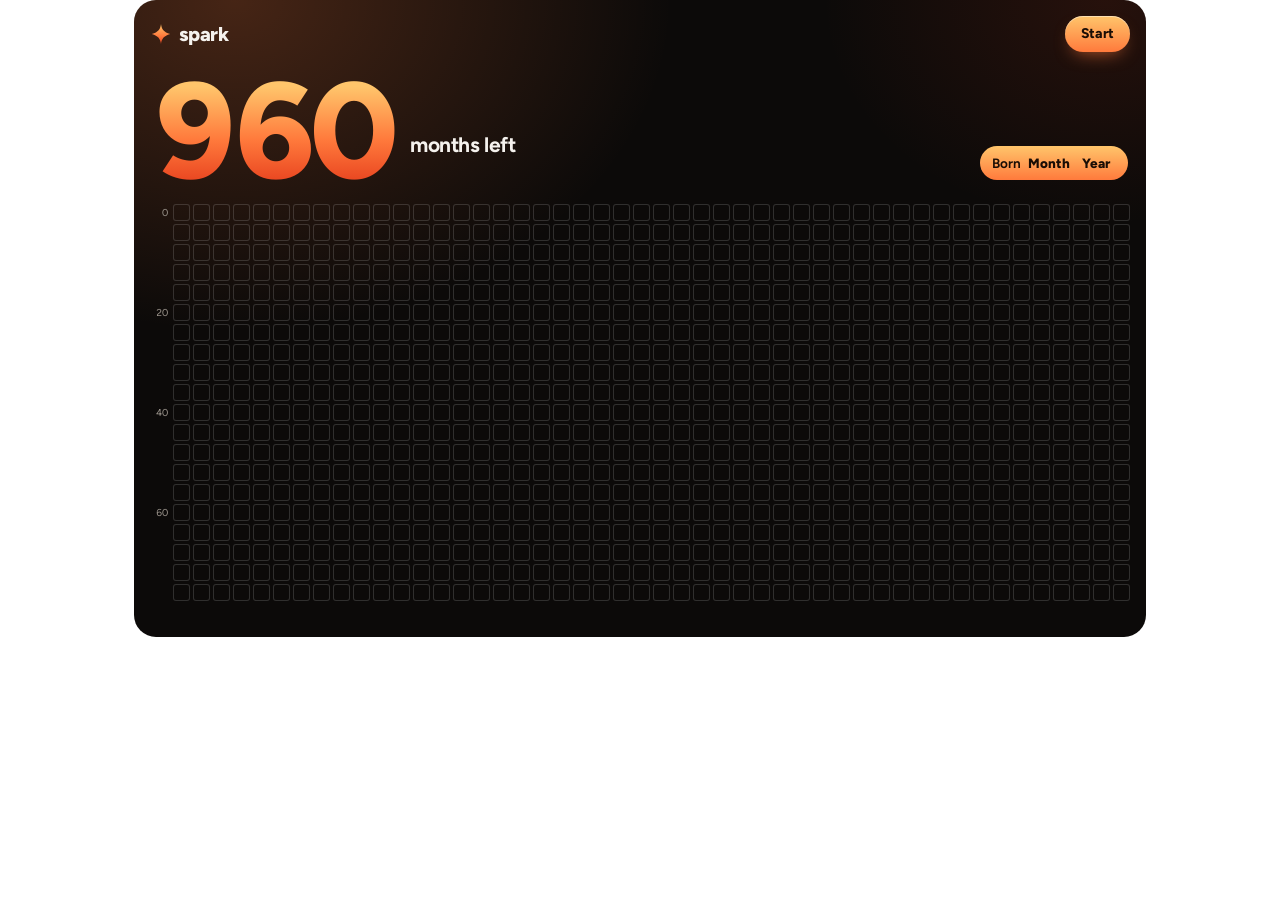
==== artifacts/spark/index.html @ c44f307a "Spark: the app, its skill, logo and banner Co-Authored-By: Claude Fable 5.2 <noreply@anthropic.com>" ====
<!doctype html>
<html lang="en">
<meta charset="utf-8">
<meta name="viewport" content="width=device-width,initial-scale=1,viewport-fit=cover">
<title>Spark</title>
<style>@font-face{font-family:Figtree;src:url([data-uri]) format("woff2");font-weight:300 900;font-display:swap}
html,body{margin:0;background:transparent}
.sp{--bg:#0c0a09;--fg:#f5f2ee;--fg2:#cfc9c1;--mut:#9a938b;--line:rgba(255,255,255,.09);--well:rgba(255,255,255,.065);--well2:rgba(255,255,255,.12);
  --e1:#ffc56b;--e2:#ff7a3c;--e3:#e8431f;--adv:#ff8a4c;--bkt:#f5c451;--con:#5fd4a6;--out:cubic-bezier(.23,1,.32,1);
  position:relative;background:var(--bg);color:var(--fg);padding:16px;border-radius:22px;overflow:hidden;max-width:980px;margin:0 auto;
  font-family:Figtree,ui-sans-serif,system-ui,-apple-system,"Segoe UI",sans-serif;font-size:15px;line-height:1.35;-webkit-font-smoothing:antialiased;text-align:left;-webkit-text-size-adjust:100%}
.sp::before{content:"";position:absolute;inset:0 0 auto 0;height:460px;pointer-events:none;
  background:radial-gradient(60% 100% at 10% 0%,rgba(255,122,60,.24),transparent 72%),radial-gradient(40% 70% at 96% 0%,rgba(232,67,31,.12),transparent 70%)}
.sp *{box-sizing:border-box;margin:0}
.sp>*{position:relative}
:where(.sp) button{font:inherit;color:inherit;background:none;border:0;padding:0;cursor:pointer;-webkit-tap-highlight-color:transparent;touch-action:manipulation;text-align:inherit}
.sp button{transition:transform .16s var(--out),background .16s,opacity .16s}
.sp button:active{transform:scale(.96)}
.sp button:disabled{opacity:.5;cursor:default}
.sp button:focus-visible,.sp select:focus-visible,.sp a:focus-visible,.grid:focus-visible{outline:2px solid var(--e1);outline-offset:2px}
.sp svg{display:block;flex:none}
.sp img,.sp video{display:block}
.sp [hidden]{display:none!important}
.sp a{color:inherit}
.ico{width:20px;height:20px;fill:none;stroke:currentColor;stroke-width:1.8;stroke-linecap:round;stroke-linejoin:round}
.grow{flex:1}

.top{display:flex;align-items:center;gap:8px;min-height:36px}
.brand{display:flex;align-items:center;gap:7px;font-weight:800;font-size:20px;letter-spacing:-.03em}
.brand svg{width:22px;height:22px}
.ib{width:36px;height:36px;border-radius:50%;background:var(--well);display:grid;place-items:center;position:relative}
.ib:hover{background:var(--well2)}
.ib.on::after{content:"";position:absolute;right:1px;top:1px;width:9px;height:9px;border-radius:50%;background:var(--con);box-shadow:0 0 0 2.5px var(--bg)}
.pill{display:flex;align-items:center;gap:6px;height:36px;padding:0 15px 0 12px;border-radius:999px;font-weight:750;font-size:14px;color:#1a0d05;white-space:nowrap;
  background:linear-gradient(180deg,var(--e1),var(--e2));box-shadow:inset 0 1px 0 rgba(255,255,255,.45),0 8px 18px -8px rgba(255,122,60,.7)}
.pill .ico{width:17px;height:17px;stroke-width:2.2}
.pill.plain{padding:0 16px}
.pill.done{background:var(--well2);color:var(--fg);box-shadow:none}
.pop{margin-top:10px;padding:12px;border-radius:18px;background:#1b1715;box-shadow:inset 0 0 0 1px rgba(255,255,255,.1);animation:pop .22s var(--out)}
.pop textarea{display:block;width:100%;height:64px;resize:none;background:none;border:0;outline:0;color:var(--fg2);font:inherit;font-size:14px;line-height:1.4;padding:0}
.pop div{display:flex;gap:8px;align-items:center;margin-top:8px}
.pop button,.pop a{padding:7px 14px;border-radius:999px;background:var(--well2);font-weight:650;font-size:13.5px;text-decoration:none}
@keyframes pop{from{opacity:0;transform:translateY(-6px) scale(.98)}}

.hero{display:flex;align-items:flex-end;gap:14px;margin:26px 2px 20px;flex-wrap:wrap}
.num{font-size:clamp(88px,22vw,136px);font-weight:800;line-height:.78;letter-spacing:-.055em;font-variant-numeric:tabular-nums;
  background:linear-gradient(180deg,var(--e1) 8%,var(--e2) 58%,var(--e3));-webkit-background-clip:text;background-clip:text;color:transparent;padding-right:.04em}
.sub{padding-bottom:4px;font-weight:700;font-size:21px;line-height:1.05;letter-spacing:-.02em}
.sub span{display:block;color:var(--mut);font-weight:500;font-size:14px;letter-spacing:0;margin-top:5px;font-variant-numeric:tabular-nums;min-height:1.35em}
.born{margin-left:auto;display:flex;align-items:center;gap:2px;padding:5px 6px 5px 12px;border-radius:999px;background:var(--well);font-size:13.5px;color:var(--mut);margin-bottom:4px}
.born select{appearance:none;-webkit-appearance:none;background:none;border:0;color:var(--fg);font:inherit;font-weight:650;padding:3px 5px;border-radius:8px;cursor:pointer;color-scheme:dark}
.born select:hover{background:var(--well2)}
.born option{background:#1b1715;color:#f5f2ee}
.born.ask{background:linear-gradient(180deg,var(--e1),var(--e2));color:#1a0d05;font-weight:650;animation:ask 2.2s ease-in-out infinite}
.born.ask select{color:#1a0d05;font-weight:800}
@keyframes ask{0%,100%{box-shadow:0 0 0 0 rgba(255,140,60,.55)}50%{box-shadow:0 0 0 9px rgba(255,140,60,0)}}

.gw{position:relative;display:grid;grid-template-columns:18px minmax(0,1fr);gap:0 5px}
.ages{display:grid;grid-template-rows:repeat(var(--rows),1fr);row-gap:3px;font-size:10px;color:var(--mut);text-align:right;font-variant-numeric:tabular-nums}
.ages span{align-self:center;line-height:1}
.grid{display:grid;grid-template-columns:repeat(var(--cols),minmax(0,1fr));gap:3px;cursor:pointer;border-radius:6px;user-select:none;-webkit-user-select:none;touch-action:pan-y}
.c{display:block;min-width:0;aspect-ratio:1;border-radius:3px;background:rgba(255,236,220,.17)}
.c.f{background:none;box-shadow:inset 0 0 0 1px rgba(255,255,255,.15)}
.c.l1{background:#8f3f1d}
.c.l2{background:#de6630}
.c.l3{background:#ffa552;box-shadow:0 0 9px rgba(255,140,60,.6)}
.c.pl{box-shadow:inset 0 0 0 1.5px var(--e2);background:radial-gradient(circle,var(--e2) 0 26%,transparent 31%)}
.c.now{background:#fff;animation:pulse 2.6s ease-in-out infinite;position:relative;z-index:1}
.c.sel{outline:2px solid #fff;outline-offset:2px;position:relative;z-index:2}
.c.bump{animation:bump .7s var(--out)}
.intro .c.p{animation:fill .45s var(--out) both;animation-delay:calc(var(--i)*2.8ms)}
.intro .c.now{animation:fill .45s var(--out) both,pulse 2.6s ease-in-out 1.6s infinite;animation-delay:calc(var(--i)*2.8ms),1.6s}
@keyframes fill{from{opacity:0;transform:scale(.2)}}
@keyframes pulse{0%,100%{box-shadow:0 0 0 2px rgba(255,160,77,.45),0 0 12px 2px rgba(255,130,50,.8)}50%{box-shadow:0 0 0 3.5px rgba(255,160,77,.2),0 0 20px 5px rgba(255,130,50,.95)}}
@keyframes bump{0%{transform:scale(1)}35%{transform:scale(2.1)}100%{transform:scale(1)}}
.tip{position:absolute;z-index:6;pointer-events:none;padding:4px 9px;border-radius:999px;background:#f5f2ee;color:#14110f;font-size:12px;font-weight:700;white-space:nowrap;
  transform:translate(-50%,-100%);margin-top:-8px;opacity:0;transition:opacity .12s;font-variant-numeric:tabular-nums}
.tip.on{opacity:1}

.cols{display:grid;grid-template-columns:minmax(0,1fr);gap:12px;margin-top:18px;align-items:start}
.card{background:rgba(255,255,255,.045);box-shadow:inset 0 0 0 1px rgba(255,255,255,.07),inset 0 1px 0 rgba(255,255,255,.07);border-radius:22px;padding:14px;min-width:0}
.toast{margin:14px 0 -6px;padding:9px 13px;border-radius:14px;background:#2a1c14;box-shadow:inset 0 0 0 1px rgba(255,160,90,.22);font-size:14px;color:#ffe9d6;animation:pop .22s var(--out)}

.mh{display:flex;align-items:center;gap:8px;margin:0 2px 12px}
.mh h2{font-size:21px;font-weight:750;letter-spacing:-.025em;line-height:1.1}
.mh h2 span{color:var(--mut);font-weight:500}
.mh p{font-size:13px;color:var(--mut);margin-top:3px;font-variant-numeric:tabular-nums}

.mw{container-type:inline-size}
.mo{display:grid;grid-template-columns:repeat(3,1fr);grid-auto-rows:calc((100cqw - 16px)/3);gap:8px;grid-auto-flow:dense}
.t{position:relative;border-radius:14px;overflow:hidden;background:#1a1614;display:block;width:100%;height:100%}
.t img{width:100%;height:100%;object-fit:cover;opacity:0;transition:opacity .35s,transform .5s var(--out)}
.t img.in{opacity:1}
.t:hover img{transform:scale(1.04)}
.t.big{grid-column:span 2;grid-row:span 2;border-radius:18px}
.t.wide{grid-column:span 2}
.t.tall{grid-row:span 2}
.t.full{grid-column:span 3}
.play{position:absolute;left:50%;top:50%;width:44px;height:44px;margin:-22px;border-radius:50%;background:rgba(20,16,14,.45);backdrop-filter:blur(10px);-webkit-backdrop-filter:blur(10px);
  box-shadow:inset 0 0 0 1px rgba(255,255,255,.25);display:grid;place-items:center;pointer-events:none}
.play svg{width:16px;height:16px;fill:#fff;margin-left:2px}
.dur{position:absolute;right:7px;bottom:7px;padding:2px 7px;border-radius:999px;background:rgba(20,16,14,.55);backdrop-filter:blur(8px);-webkit-backdrop-filter:blur(8px);font-size:11.5px;font-weight:650;font-variant-numeric:tabular-nums}
.note{position:relative;margin-top:8px;border-radius:14px;background:linear-gradient(160deg,#2a1c14,#1c1410);padding:11px 38px 11px 14px;font-size:15px;line-height:1.35;font-weight:500;color:#ffe9d6;letter-spacing:-.01em;
  box-shadow:inset 0 0 0 1px rgba(255,160,90,.14);white-space:pre-wrap;overflow-wrap:anywhere}
.x{position:absolute;right:7px;top:8px;width:24px;height:24px;border-radius:50%;display:grid;place-items:center;color:var(--mut);background:rgba(0,0,0,.25)}
.x:hover{color:var(--fg)}
.x .ico{width:13px;height:13px;stroke-width:2.6}
.t.up{display:grid;place-items:center}
.t.up img{opacity:.45;position:absolute;inset:0}
.spin{width:22px;height:22px;border-radius:50%;border:2.5px solid rgba(255,255,255,.25);border-top-color:#fff;animation:spin .8s linear infinite;position:relative}
@keyframes spin{to{transform:rotate(1turn)}}
.drop{width:100%;height:104px;border-radius:16px;border:1.5px dashed rgba(255,255,255,.18);display:grid;place-items:center;color:var(--mut)}
.drop:hover,.drop.over{border-color:rgba(255,255,255,.4);color:var(--fg)}
.mo.over{outline:1.5px dashed rgba(255,255,255,.4);outline-offset:4px;border-radius:16px}

.stage{position:relative;border-radius:18px;overflow:hidden;background:#000;display:grid;place-items:center;max-height:min(125cqw,720px);aspect-ratio:var(--ar,1)}
.stage img,.stage video{width:100%;height:100%;object-fit:contain;background:#000}
.stage .sb{position:absolute;width:36px;height:36px;border-radius:50%;background:rgba(20,16,14,.55);backdrop-filter:blur(10px);-webkit-backdrop-filter:blur(10px);display:grid;place-items:center;box-shadow:inset 0 0 0 1px rgba(255,255,255,.16)}
.stage .sb .ico{width:18px;height:18px}
.stage .close{right:10px;top:10px}
.stage .del{left:10px;top:10px}
.stage .prev{left:10px;top:50%;margin-top:-18px}
.stage .next{right:10px;top:50%;margin-top:-18px}

.chips{display:flex;flex-wrap:wrap;gap:6px;margin-top:12px}
.chip{display:flex;align-items:center;gap:6px;padding:6px 12px 6px 8px;border-radius:999px;background:var(--well);font-size:13.5px;font-weight:550;overflow-wrap:anywhere}
.chip .ico{width:16px;height:16px;stroke-width:2.4;color:var(--k)}
.adv{--k:var(--adv)}.bkt{--k:var(--bkt)}.con{--k:var(--con)}

.sh{display:flex;align-items:center;gap:7px;margin:0 2px 6px;font-size:13px;color:var(--mut);font-weight:600}
.sh:not(:first-child){margin-top:16px}
.sh h3{font-size:13px;font-weight:700;color:var(--fg2);letter-spacing:.01em}
.sh .ico{width:16px;height:16px}
.ring{width:18px;height:18px;transform:rotate(-90deg)}
.ring circle{fill:none;stroke-width:3}
.row{display:flex;align-items:center;gap:10px;padding:7px 2px;border-radius:14px}
.row+.row{box-shadow:0 -1px 0 var(--line)}
.k{width:34px;height:34px;border-radius:11px;display:grid;place-items:center;color:var(--k);background:color-mix(in srgb,var(--k) 15%,transparent)}
.k .ico{width:18px;height:18px}
.rt{flex:1;min-width:0;cursor:pointer}
.rt b{display:block;font-weight:600;font-size:15px;letter-spacing:-.01em;line-height:1.25;overflow-wrap:anywhere}
.rt span{font-size:13px;color:var(--mut)}
.rm{width:26px;height:26px;border-radius:50%;display:grid;place-items:center;color:var(--mut);opacity:.55}
.rm:hover{opacity:1;color:var(--fg)}
.rm .ico{width:13px;height:13px;stroke-width:2.6}
.ck{width:28px;height:28px;border-radius:50%;box-shadow:inset 0 0 0 1.8px rgba(255,255,255,.28);display:grid;place-items:center;position:relative}
.ck .ico{width:15px;height:15px;stroke-width:2.8;opacity:0;color:#1a0d05}
.ck:hover{box-shadow:inset 0 0 0 1.8px rgba(255,255,255,.55)}
.row.done .ck{background:linear-gradient(180deg,var(--e1),var(--e2));box-shadow:none}
.row.done .ck .ico{opacity:1}
.row.done .rt b{color:var(--mut);text-decoration:line-through;text-decoration-color:rgba(255,255,255,.25)}
.ck.burst::before{content:"";position:absolute;inset:-9px;border-radius:50%;animation:burst .6s var(--out) both;
  background:conic-gradient(from 0deg,var(--e1) 0 4%,transparent 4% 12.5%,var(--e2) 12.5% 16.5%,transparent 16.5% 25%,var(--e1) 25% 29%,transparent 29% 37.5%,var(--e2) 37.5% 41.5%,transparent 41.5% 50%,var(--e1) 50% 54%,transparent 54% 62.5%,var(--e2) 62.5% 66.5%,transparent 66.5% 75%,var(--e1) 75% 79%,transparent 79% 87.5%,var(--e2) 87.5% 91.5%,transparent 91.5%);
  -webkit-mask:radial-gradient(circle,transparent 52%,#000 54%);mask:radial-gradient(circle,transparent 52%,#000 54%)}
@keyframes burst{from{transform:scale(.4) rotate(-20deg);opacity:1}to{transform:scale(1.5) rotate(10deg);opacity:0}}
.add{width:28px;height:28px;border-radius:50%;background:var(--well2);display:grid;place-items:center}
.add:hover{background:rgba(255,255,255,.2)}
.add .ico{width:16px;height:16px;stroke-width:2.4}
.row.idea .k{background:none;border:1.5px dashed color-mix(in srgb,var(--k) 55%,transparent)}
.new{display:flex;align-items:center;gap:8px;margin-top:10px;padding:5px 5px 5px 6px;border-radius:999px;background:var(--well)}
.new.text{padding-left:14px}
.new input{flex:1;min-width:0;background:none;border:0;outline:0;color:var(--fg);font:inherit;font-size:16px}
.new input::placeholder{color:var(--mut)}
.new .k{width:30px;height:30px;border-radius:50%}

@media (min-width:760px){
  .cols{grid-template-columns:minmax(0,1.3fr) minmax(0,1fr);gap:14px;margin-top:20px}
}
@media (max-width:479px){
  .sp{padding:14px;border-radius:20px}
  .hero{margin:22px 0 16px;gap:10px}
  .sub{font-size:19px}
  .born{order:3;margin-left:0;margin-bottom:0}
  .card{padding:12px;border-radius:20px}
  .gw{grid-template-columns:14px minmax(0,1fr);gap:0 4px}
  .ages{font-size:9px;row-gap:2.5px}
  .grid{gap:2.5px}
  .c{border-radius:2.5px}
  .c.sel{outline-width:1.5px;outline-offset:1.5px}
}
@media (prefers-reduced-motion:reduce){.sp *{animation:none!important;transition:none!important}}
html[data-still] .sp *{animation:none!important;transition:none!important}
</style>
<body>
<div class="sp" id="sp">
  <header class="top">
    <div class="brand">
      <svg viewBox="0 0 24 24" aria-hidden="true"><defs><linearGradient id="eg" x1="0" y1="0" x2="0" y2="1"><stop offset="0" stop-color="#ffc56b"/><stop offset=".6" stop-color="#ff7a3c"/><stop offset="1" stop-color="#e8431f"/></linearGradient></defs><path fill="url(#eg)" d="M12 1c.7 5.6 2.9 8.8 10 11-7.1 2.2-9.3 5.4-10 11-.7-5.6-2.9-8.800-10-11C9.1 9.8 11.3 6.6 12 1z"/></svg>
      spark
    </div>
    <span class="grow"></span>
    <div id="acts" style="display:flex;gap:8px"></div>
  </header>
  <div class="pop" id="pop" hidden>
    <textarea id="prompt" readonly aria-label="A prompt for your AI"></textarea>
    <div><button data-copy>Copy</button><a href="https://abstracts.co/agents#polls" target="_blank" rel="noopener">Set up</a></div>
  </div>

  <div class="hero">
    <div class="num" id="num">960</div>
    <div class="sub">months left<span id="of"></span></div>
    <label class="born" id="born">Born
      <select id="bm" aria-label="Birth month"></select><select id="by" aria-label="Birth year"></select>
    </label>
  </div>

  <div class="gw" id="gw">
    <div class="ages" id="ages"></div>
    <div class="grid" id="grid" tabindex="0" role="application" aria-label="Your 960 months"></div>
    <div class="tip" id="tip"></div>
  </div>

  <div id="says" role="status"></div>
  <div class="cols">
    <section class="card" id="month" hidden></section>
    <section class="card" id="sparks" hidden></section>
  </div>
</div>
<script type="module">const VIEWER = "<!doctype html>\n<html lang=\"en\">\n<meta charset=\"utf-8\">\n<meta name=\"viewport\" content=\"width=device-width,initial-scale=1\">\n<title>Spark<\/title>\n<link rel=\"stylesheet\" href=\"https://fonts.googleapis.com/css2?family=Figtree:wght@400..800&display=swap\">\n<style>\nhtml,body{margin:0;background:transparent}\n.v{max-width:760px;margin:0 auto;--fg:#f5f2ee;--mut:#9a938b;--well:rgba(255,255,255,.065);--well2:rgba(255,255,255,.12);--e1:#ffc56b;--e2:#ff7a3c;--adv:#ff8a4c;--bkt:#f5c451;--con:#5fd4a6;--out:cubic-bezier(.23,1,.32,1);\n  background:#0c0a09;color:var(--fg);padding:14px;border-radius:22px;font-family:Figtree,ui-sans-serif,system-ui,-apple-system,\"Segoe UI\",sans-serif;font-size:15px;line-height:1.35;-webkit-font-smoothing:antialiased}\n.v *{box-sizing:border-box;margin:0}\n.v button{font:inherit;color:inherit;background:none;border:0;padding:0;cursor:pointer;-webkit-tap-highlight-color:transparent;text-align:inherit;transition:transform .16s var(--out)}\n.v button:active{transform:scale(.96)}\n.v svg,.v img,.v video{display:block}\n.ico{width:16px;height:16px;fill:none;stroke:currentColor;stroke-width:2.4;stroke-linecap:round;stroke-linejoin:round}\n.h{display:flex;align-items:center;gap:8px;margin:0 2px 12px;font-weight:800;font-size:18px;letter-spacing:-.02em}\n.h svg{width:20px;height:20px}\n.h span{margin-left:auto;font-size:13px;font-weight:600;color:var(--mut);font-variant-numeric:tabular-nums}\n.mw{container-type:inline-size}\n.mo{display:grid;grid-template-columns:repeat(3,1fr);grid-auto-rows:calc((100cqw - 12px)/3);gap:6px;grid-auto-flow:dense}\n.t{position:relative;border-radius:12px;overflow:hidden;background:#1a1614;width:100%;height:100%;display:block}\n.t img{width:100%;height:100%;object-fit:cover}\n.t.big{grid-column:span 2;grid-row:span 2;border-radius:16px}\n.t.wide{grid-column:span 2}\n.t.tall{grid-row:span 2}\n.t.full{grid-column:span 3}\n.cap{position:absolute;left:6px;bottom:6px;padding:2px 8px;border-radius:999px;background:rgba(20,16,14,.6);font-size:11.5px;font-weight:650}\n.play{position:absolute;left:50%;top:50%;width:40px;height:40px;margin:-20px;border-radius:50%;background:rgba(20,16,14,.5);display:grid;place-items:center;pointer-events:none}\n.play svg{width:14px;height:14px;fill:#fff;margin-left:2px}\n.note{margin-top:6px;border-radius:12px;background:linear-gradient(160deg,#2a1c14,#1c1410);padding:11px 14px;font-weight:500;color:#ffe9d6;white-space:pre-wrap;overflow-wrap:anywhere;box-shadow:inset 0 0 0 1px rgba(255,160,90,.14)}\n.stage{position:relative;border-radius:16px;overflow:hidden;background:#000;aspect-ratio:var(--ar,1);max-height:min(125cqw,720px);display:grid;place-items:center}\n.stage img,.stage video{width:100%;height:100%;object-fit:contain}\n.stage button{position:absolute;right:10px;top:10px;width:36px;height:36px;border-radius:50%;background:rgba(20,16,14,.6);display:grid;place-items:center}\n.sparks{display:flex;flex-wrap:wrap;gap:6px;margin-top:10px}\n.sparks button{display:flex;align-items:center;gap:7px;padding:6px 8px 6px 12px;border-radius:999px;background:var(--well);font-size:13.5px;font-weight:550;overflow-wrap:anywhere}\n.sparks i{display:grid;place-items:center;width:22px;height:22px;border-radius:50%;background:var(--well2);color:var(--k);flex:none}\n.adv{--k:var(--adv)}.bkt{--k:var(--bkt)}.con{--k:var(--con)}\n<\/style>\n<body>\n<div class=\"v\" id=\"v\"><\/div>\n<script type=\"module\">\nconst esc = (s) => String(s).replace(/[&<>\"']/g, (c) => ({ '&': '&amp;', '<': '&lt;', '>': '&gt;', '\"': '&quot;', \"'\": '&#39;' })[c]);\nconst safe = (name) => (typeof name === 'string' && /^[0-9]{1,3}\\.(jpg|mp4|webm)$/.test(name) ? name : null);\nconst KINDS = ['adv', 'bkt', 'con'];\nconst SHAPES = { 1: ['full'], 2: ['big', 'tall'], 3: ['big', '', ''], 4: ['big', 'tall', 'wide', ''], 5: ['big', '', '', 'wide', ''] };\nconst shapesFor = (n) => SHAPES[n] ?? Array.from({ length: n }, (_, i) => (i === 0 ? 'big' : i === n - 1 ? ['', 'full', 'wide'][(n - 3) % 3] : ''));\nconst PLUS = '<svg class=\"ico\" viewBox=\"0 0 24 24\"><path d=\"M12 5v14M5 12h14\"/><\/svg>';\nconst X = '<svg class=\"ico\" viewBox=\"0 0 24 24\"><path d=\"M6 6l12 12M18 6L6 18\"/><\/svg>';\nconst LOGO = '<svg viewBox=\"0 0 24 24\"><defs><linearGradient id=\"eg\" x1=\"0\" y1=\"0\" x2=\"0\" y2=\"1\"><stop offset=\"0\" stop-color=\"#ffc56b\"/><stop offset=\".6\" stop-color=\"#ff7a3c\"/><stop offset=\"1\" stop-color=\"#e8431f\"/><\/linearGradient><\/defs><path fill=\"url(#eg)\" d=\"M12 1c.7 5.6 2.9 8.8 10 11-7.1 2.2-9.3 5.4-10 11-.7-5.6-2.9-8.800-10-11C9.1 9.8 11.3 6.6 12 1z\"/><\/svg>';\nconst v = document.getElementById('v');\nconst data = await fetch('month.json').then((r) => r.json()).catch(() => null);\nconst items = (Array.isArray(data?.items) ? data.items : []).filter((it) => it && (it.k === 'note' ? typeof it.text === 'string' : safe(it.f)));\nconst sparks = (Array.isArray(data?.sparks) ? data.sparks : []).filter((s) => s && typeof s.t === 'string').slice(0, 12);\nlet open = -1;\nconst render = () => {\n  const it = items[open];\n  const shapes = shapesFor(items.filter((x) => x.k !== 'note').length);\n  let n = 0;\n  const body = it\n    ? `<div class=\"stage\" style=\"--ar:${it.w && it.h ? `${+it.w}/${+it.h}` : '1'}\">${it.k === 'video' && safe(it.v) ? `<video src=\"${safe(it.v)}\" poster=\"${safe(it.f)}\" controls playsinline autoplay><\/video>` : `<img src=\"${safe(it.f)}\" alt=\"\">`}<button data-close aria-label=\"Close\">${X}<\/button><\/div>`\n    : `<div class=\"mo\">${items.map((x, i) => (x.k === 'note'\n      ? ''\n      : `<button class=\"t ${shapes[n++] ?? ''}\" data-open=\"${i}\" aria-label=\"Open\"><img src=\"${safe(x.f)}\" alt=\"\" loading=\"lazy\">${x.k === 'video' && safe(x.v) ? '<span class=\"play\"><svg viewBox=\"0 0 16 16\"><path d=\"M3 1.500v13l11-6.500z\"/><\/svg><\/span>' : ''}${typeof x.cap === 'string' ? `<span class=\"cap\">${esc(x.cap.slice(0, 20))}<\/span>` : ''}<\/button>`)).join('')}<\/div>`;\n  const notes = items.filter((x) => x.k === 'note').map((x) => `<p class=\"note\">${esc(x.text.slice(0, 400))}<\/p>`).join('');\n  v.innerHTML = `<div class=\"h\">${LOGO}spark<span>${esc(String(data?.tag ?? '').slice(0, 60))}<\/span><\/div><div class=\"mw\">${body}<\/div>${notes}\n    ${sparks.length ? `<div class=\"sparks\">${sparks.map((s, i) => `<button class=\"${KINDS.includes(s.k) ? s.k : 'bkt'}\" data-spark=\"${i}\">${esc(s.t.slice(0, 120))}<i>${PLUS}<\/i><\/button>`).join('')}<\/div>` : ''}`;\n};\nv.addEventListener('click', (e) => {\n  const t = e.target.closest('button');\n  if (!t) return;\n  if ('open' in t.dataset) open = +t.dataset.open;\n  else if ('close' in t.dataset) open = -1;\n  else if ('spark' in t.dataset) {\n    const s = sparks[+t.dataset.spark];\n    parent.postMessage({ abstracts: 'call', id: 'open', method: 'open', params: { path: `/a/spark?a_spark=${encodeURIComponent(`${KINDS.includes(s.k) ? s.k : 'bkt'}:${s.t.slice(0, 120)}`)}` } }, '*');\n    return;\n  }\n  render();\n});\nrender();\nconst postHeight = () => parent.postMessage({ abstractsHeight: Math.ceil(document.body.getBoundingClientRect().height) }, '*');\nnew ResizeObserver(postHeight).observe(document.body);\npostHeight();\n<\/script>\n<\/body>\n<\/html>\n";
const MN = ['January', 'February', 'March', 'April', 'May', 'June', 'July', 'August', 'September', 'October', 'November', 'December'];
const MS = MN.map((m) => m.slice(0, 3));
const TOTAL = 960;
const KINDS = ['adv', 'bkt', 'con'];
const KIND_NAME = { adv: 'Adventure', bkt: 'Bucket list', con: 'Connection' };
const STARTERS = [['con', 'Call someone you miss'], ['adv', 'Watch a sunrise somewhere new'], ['bkt', 'Book the trip you keep putting off'], ['con', 'Dinner with an old friend'], ['adv', 'A whole day outside, phone off']];
const AI_PROMPT = 'Use the Abstracts MCP server (https://abstracts.co/mcp) with my GitHub token. Read the spark skill in a/spark (get_community), then read my Spark and suggest a few sparks for this month.';

const $ = (id) => document.getElementById(id);
const esc = (s) => String(s).replace(/[&<>"']/g, (c) => ({ '&': '&amp;', '<': '&lt;', '>': '&gt;', '"': '&quot;', "'": '&#39;' })[c]);
const abs = (y, m) => y * 12 + m;
const ym = (a) => `${Math.floor(a / 12)}-${String((a % 12) + 1).padStart(2, '0')}`;
const fromYm = (s) => { const m = /^(\d{4})-(\d{2})$/.exec(s ?? ''); return m && +m[2] >= 1 && +m[2] <= 12 ? abs(+m[1], +m[2] - 1) : null; };
const rid = () => Math.random().toString(36).slice(2, 10);
const today = new Date();
const NOW = { y: today.getFullYear(), m: today.getMonth(), d: today.getDate() };
const NOWA = abs(NOW.y, NOW.m);
const STILL = document.documentElement.hasAttribute('data-still') || matchMedia('(prefers-reduced-motion:reduce)').matches;

const I = {
  adv: '<svg class="ico" viewBox="0 0 24 24"><path d="M3 19l6.500-11 4 6.500 2.500-3.500 5 8z"/><circle cx="17" cy="6" r="1.500"/></svg>',
  bkt: '<svg class="ico" viewBox="0 0 24 24"><path d="M12 3.500l2.600 5.400 5.900.800-4.300 4.100 1 5.900L12 17l-5.200 2.700 1-5.900L3.500 9.700l5.900-.800z"/></svg>',
  con: '<svg class="ico" viewBox="0 0 24 24"><circle cx="9" cy="8.500" r="3.200"/><path d="M3 19.500c.500-3.400 2.900-5.300 6-5.300s5.500 1.900 6 5.300M16 5.600a3.200 3.200 0 010 5.800M18.200 14.700c1.500.800 2.500 2.400 2.800 4.800"/></svg>',
  check: '<svg class="ico" viewBox="0 0 24 24"><path d="M5 12.500l4.500 4.500L19 7.500"/></svg>',
  plus: '<svg class="ico" viewBox="0 0 24 24"><path d="M12 5v14M5 12h14"/></svg>',
  x: '<svg class="ico" viewBox="0 0 24 24"><path d="M6 6l12 12M18 6L6 18"/></svg>',
  share: '<svg class="ico" viewBox="0 0 24 24"><path d="M12 15V3.500M7.500 7.500L12 3l4.500 4.500M5 12.500V18a2.500 2.500 0 002.500 2.500h9A2.500 2.500 0 0019 18v-5.500"/></svg>',
  bot: '<svg class="ico" viewBox="0 0 24 24"><rect x="4" y="8" width="16" height="11" rx="3.500"/><path d="M12 8V4.500M9 13v1.500M15 13v1.500"/><circle cx="12" cy="3.500" r="1"/></svg>',
  trash: '<svg class="ico" viewBox="0 0 24 24"><path d="M4.500 7h15M9.500 7V4.500h5V7M6.500 7l.800 12.500h9.400L17.500 7M10 11v5M14 11v5"/></svg>',
  prev: '<svg class="ico" viewBox="0 0 24 24"><path d="M14.500 5.500L8 12l6.500 6.500"/></svg>',
  next: '<svg class="ico" viewBox="0 0 24 24"><path d="M9.500 5.500L16 12l-6.500 6.500"/></svg>',
  play: '<svg viewBox="0 0 16 16"><path d="M3 1.500v13l11-6.500z"/></svg>',
};

const real = (() => {
  let n = 0;
  const waiting = new Map();
  addEventListener('message', (e) => {
    if (e.source !== parent || e.data?.abstracts !== 'result') return;
    waiting.get(e.data.id)?.(e.data);
    waiting.delete(e.data.id);
  });
  return (method, params = {}) => new Promise((resolve, reject) => {
    if (parent === window) return reject(Object.assign(new Error('standalone'), { code: 'unsupported' }));
    const id = `c${++n}`;
    waiting.set(id, (r) => (r.ok ? resolve(r.value) : reject(Object.assign(new Error(r.error.message), { code: r.error.code }))));
    parent.postMessage({ abstracts: 'call', id, method, params }, '*');
  });
})();

const memory = () => {
  const docs = new Map(), files = new Map();
  let ok = /\blive\b/.test(location.hash);
  const need = () => { if (!ok) throw Object.assign(new Error('Call viewer first.'), { code: 'denied' }); };
  const m = {
    hello: () => ({ version: 1, community: 'spark', artifact: 'spark', post: null, signedIn: true, launch: Object.fromEntries([...new URLSearchParams(location.search)].filter(([k]) => k.startsWith('a_')).map(([k, v]) => [k.slice(2), v])) }),
    viewer: () => { ok = true; return { username: 'you', name: 'You', avatar: null, member: 'local', profile: '' }; },
    dataGet: (p) => { need(); return { docs: Object.fromEntries((p.keys ?? [p.key]).filter((k) => docs.has(k)).map((k) => [k, structuredClone(docs.get(k))])) }; },
    dataSet: (p) => { need(); docs.set(p.key, { value: structuredClone(p.value), via: 'web', updated: Math.floor(Date.now() / 1000) }); return { updated: Math.floor(Date.now() / 1000) }; },
    dataDelete: (p) => { need(); return { deleted: docs.delete(p.key) }; },
    filePut: (p) => { need(); const id = Array.from(crypto.getRandomValues(new Uint8Array(16)), (b) => b.toString(16).padStart(2, '0')).join(''); files.set(id, p.blob); return { id, type: p.blob.type, bytes: p.blob.size }; },
    fileUrl: (p) => { need(); return { urls: Object.fromEntries((p.ids ?? [p.id]).filter((id) => files.has(id)).map((id) => [id, URL.createObjectURL(files.get(id))])), expires: Math.floor(Date.now() / 1000) + 3600 }; },
    fileDelete: (p) => { need(); return { deleted: files.delete(p.id) }; },
    post: (p) => { window.__posted = p; return { post: { number: 1, url: 'https://abstracts.co/a/spark/p/1', key: null }, artifact: { id: 'x', url: '' } }; },
    open: (p) => { window.__opened = p.path; return null; },
    signIn: () => null,
  };
  window.__store = { docs, files };
  return async (method, params = {}) => {
    if (!m[method]) throw Object.assign(new Error('unsupported'), { code: 'unsupported' });
    return m[method](params);
  };
};

let call = real;
const hello = await (async () => {
  for (let i = 0; i < 3; i++) {
    const answer = await Promise.race([real('hello'), new Promise((r) => setTimeout(r, 500, null))]).catch(() => null);
    if (answer) return answer;
  }
  call = memory();
  return call('hello');
})();

const S = {
  live: false, who: null, born: null, sparks: [], index: {}, ideas: [], aiSeen: false,
  docs: new Map(), loading: new Set(), urls: new Map(), sel: NOWA, open: null, up: [], kind: 'adv', pop: false, busy: false,
  pending: hello.launch?.spark ?? null,
};

const b0 = () => S.born ?? NOWA;
const idxOf = (a) => a - b0();
const curIdx = () => (S.born === null ? -1 : Math.max(0, Math.min(TOTAL - 1, idxOf(NOWA))));
const level = (a) => { const n = S.index[ym(a)]?.n ?? 0; return n >= 5 ? 'l3' : n >= 3 ? 'l2' : n ? 'l1' : ''; };
const planned = (a) => S.sparks.some((s) => s.a === a && !s.done);
const doc = (a) => S.docs.get(a);

const toast = (text) => {
  const host = $('says');
  host.replaceChildren(Object.assign(document.createElement('p'), { className: 'toast', textContent: text }));
  clearTimeout(toast.timer);
  toast.timer = setTimeout(() => host.replaceChildren(), 4500);
};
const WORDS = { signed_out: 'Sign in on Abstracts first.', rate_limited: 'Too many requests. Wait a minute.', needs_github: 'Sharing needs GitHub connected in Settings.', unsupported: 'This page can’t do that yet. Reload it.' };
const say = (e, where) => { if (e?.code !== 'cancelled' && e?.code !== 'denied') toast(WORDS[e?.code] ?? e?.message ?? 'Something went wrong.', where); };

const chains = new Map();
const queue = (key, work) => {
  const next = (chains.get(key) ?? Promise.resolve()).catch(() => {}).then(work);
  chains.set(key, next);
  return next.catch((e) => { say(e); throw e; });
};
const put = (key, value) => queue(key, () => call('dataSet', { key, value })).catch(() => {});
const saveMe = () => put('me', { v: 1, born: ym(S.born) });
const saveSparks = () => put('sparks', { v: 1, items: S.sparks.map(({ a, ...s }) => ({ ...s, m: ym(a) })) });
const saveIdeas = () => put('agent/ideas', { v: 1, items: S.ideas });
const saveMonth = (a) => {
  const d = doc(a), key = ym(a);
  const media = d.items.find((it) => it.th);
  if (d.items.length) S.index[key] = { n: d.items.length, ...(media ? { c: media.th } : {}) };
  else delete S.index[key];
  put('months', { v: 1, m: S.index });
  return d.items.length || d.shared ? put(`m/${key}`, d) : queue(`m/${key}`, () => call('dataDelete', { key: `m/${key}` })).catch(() => {});
};

const readSparks = (value) => (Array.isArray(value?.items) ? value.items : []).flatMap((s) => {
  const a = fromYm(s?.m);
  return a === null || typeof s.t !== 'string' ? [] : [{ id: String(s.id ?? rid()), k: KINDS.includes(s.k) ? s.k : 'bkt', t: s.t.slice(0, 120), a, ...(s.done ? { done: s.done } : {}), ...(s.from ? { from: String(s.from).slice(0, 40) } : {}) }];
});
const readIdeas = (value) => (Array.isArray(value?.items) ? value.items : []).flatMap((s) =>
  (typeof s?.t === 'string' && s.t.trim() ? [{ k: KINDS.includes(s.k) ? s.k : 'bkt', t: s.t.trim().slice(0, 120), ...(fromYm(s.m) !== null ? { m: s.m } : {}), ...(typeof s.note === 'string' ? { note: s.note.slice(0, 80) } : {}) }] : [])).slice(0, 12);

const load = async () => {
  const { docs } = await call('dataGet', { keys: ['me', 'sparks', 'months', 'agent/ideas'] });
  S.live = true;
  const born = fromYm(docs.me?.value?.born);
  if (born !== null) S.born = born;
  else if (S.born !== null) saveMe();
  S.sparks = readSparks(docs.sparks?.value);
  S.index = docs.months?.value?.m && typeof docs.months.value.m === 'object' ? docs.months.value.m : {};
  S.ideas = readIdeas(docs['agent/ideas']?.value);
  S.aiSeen = docs['agent/ideas']?.via === 'mcp';
  if (S.pending) takeLaunch();
};

const takeLaunch = () => {
  const [k, ...rest] = S.pending.split(':');
  const t = rest.join(':').trim().slice(0, 120);
  S.pending = null;
  if (!t || S.sparks.some((s) => s.t === t)) return;
  S.sparks.push({ id: rid(), k: KINDS.includes(k) ? k : 'bkt', t, a: NOWA, from: 'wall' });
  saveSparks();
};

const ensureLive = async () => {
  if (S.live) return true;
  try {
    if (!hello.signedIn) { await call('signIn'); return false; }
    S.who = await call('viewer');
    await load();
    renderAll();
    return true;
  } catch (e) { say(e); return false; }
};

const loadMonth = async (a) => {
  if (!S.live || doc(a) || S.loading.has(a)) return;
  if (!S.index[ym(a)]) { S.docs.set(a, { v: 1, items: [] }); return; }
  S.loading.add(a);
  try {
    const { docs } = await call('dataGet', { key: `m/${ym(a)}` });
    const value = docs[`m/${ym(a)}`]?.value;
    S.docs.set(a, { v: 1, ...(value?.shared ? { shared: value.shared } : {}), items: Array.isArray(value?.items) ? value.items.filter((it) => it && typeof it.id === 'string') : [] });
  } catch (e) { say(e); } finally { S.loading.delete(a); }
  if (S.sel === a) renderMonth();
};

const linkFor = async (ids) => {
  const now = Date.now() / 1000;
  const need = [...new Set(ids)].filter((id) => id && !(S.urls.get(id)?.exp > now + 300));
  for (let i = 0; i < need.length; i += 200) {
    const { urls, expires } = await call('fileUrl', { ids: need.slice(i, i + 200) });
    for (const [id, url] of Object.entries(urls)) S.urls.set(id, { url, exp: expires });
  }
  return (id) => S.urls.get(id)?.url ?? null;
};
const paint = async () => {
  const waiting = [...document.querySelectorAll('[data-f]:not([data-set])')];
  if (!waiting.length) return;
  try {
    const url = await linkFor(waiting.map((el) => el.dataset.f));
    for (const el of waiting) {
      const src = url(el.dataset.f);
      if (!src || !el.isConnected) continue;
      el.dataset.set = '';
      if (el.tagName === 'VIDEO' && el.dataset.poster) el.poster = url(el.dataset.poster) ?? '';
      if (el.tagName === 'IMG') el.addEventListener('load', () => el.classList.add('in'), { once: true });
      el.src = src;
    }
  } catch (e) { say(e); }
};

const grid = $('grid'), tip = $('tip');
const cols = () => (innerWidth < 480 ? 30 : innerWidth < 760 ? 40 : 48);
let shown = 0;
const renderGrid = (intro) => {
  const n = cols(), rows = TOTAL / n, start = b0(), cur = curIdx();
  shown = n;
  grid.style.setProperty('--cols', n);
  grid.classList.toggle('intro', !!intro && !STILL);
  $('ages').style.setProperty('--rows', rows);
  $('ages').innerHTML = Array.from({ length: rows }, (_, r) => `<span>${(r * n) % 120 ? '' : (r * n) / 12}</span>`).join('');
  let h = '';
  for (let i = 0; i < TOTAL; i++) {
    const a = start + i;
    const c = i < cur ? `p ${level(a)}` : i === cur ? 'p now' : `f${cur >= 0 && planned(a) ? ' pl' : ''}`;
    h += `<i class="c ${c}${cur >= 0 && a === S.sel ? ' sel' : ''}" style="--i:${i}"></i>`;
  }
  grid.innerHTML = h;
};
const refreshCell = (a) => {
  const i = idxOf(a), el = grid.children[i], cur = curIdx();
  if (!el || cur < 0) return;
  el.className = `c ${i < cur ? `p ${level(a)}` : i === cur ? 'p now' : `f${planned(a) ? ' pl' : ''}`}${a === S.sel ? ' sel' : ''}`;
};
const bump = (a) => {
  const el = grid.children[idxOf(a)];
  if (!el || STILL) return;
  el.classList.remove('bump'); void el.offsetWidth; el.classList.add('bump');
};
const cellAt = (e) => {
  const r = grid.getBoundingClientRect(), rows = TOTAL / shown;
  const x = Math.min(shown - 1, Math.max(0, Math.floor(((e.clientX - r.left) / r.width) * shown)));
  const y = Math.min(rows - 1, Math.max(0, Math.floor(((e.clientY - r.top) / r.height) * rows)));
  return y * shown + x;
};
const select = (a) => {
  if (S.born === null) return;
  a = Math.max(b0(), Math.min(b0() + TOTAL - 1, a));
  if (a === S.sel) return;
  grid.children[idxOf(S.sel)]?.classList.remove('sel');
  S.sel = a;
  S.open = null;
  grid.children[idxOf(a)]?.classList.add('sel');
  renderMonth();
  renderAdd();
};
const hint = (i) => {
  const el = grid.children[i], g = $('gw').getBoundingClientRect(), r = el.getBoundingClientRect(), a = b0() + i;
  tip.textContent = `${MS[a % 12]} ${Math.floor(a / 12)}`;
  tip.style.left = `${Math.max(40, Math.min(g.width - 40, r.left + r.width / 2 - g.left))}px`;
  tip.style.top = `${r.top - g.top}px`;
  tip.classList.add('on');
};
let down = false;
grid.addEventListener('pointerdown', (e) => {
  if (S.born === null) return;
  down = true;
  if (e.pointerType === 'mouse') grid.setPointerCapture(e.pointerId);
  const i = cellAt(e);
  select(b0() + i);
  if (e.pointerType !== 'mouse') hint(i);
});
const up = (e) => { down = false; if (e.pointerType !== 'mouse') tip.classList.remove('on'); };
grid.addEventListener('pointerup', up);
grid.addEventListener('pointercancel', up);
grid.addEventListener('pointermove', (e) => {
  if (S.born === null || (e.pointerType !== 'mouse' && !down)) return;
  const i = cellAt(e);
  hint(i);
  if (down) select(b0() + i);
});
grid.addEventListener('pointerleave', () => tip.classList.remove('on'));
grid.addEventListener('keydown', (e) => {
  const d = { ArrowLeft: -1, ArrowRight: 1, ArrowUp: -shown, ArrowDown: shown }[e.key];
  if (d) { e.preventDefault(); select(S.sel + d); }
});
addEventListener('resize', () => { if (cols() !== shown) renderGrid(); });

const count = (animate) => {
  const to = S.born === null ? TOTAL : TOTAL - (curIdx() + 1), el = $('num');
  $('of').textContent = S.born === null ? '' : `${curIdx() + 1} of ${TOTAL}`;
  if (!animate || STILL) { el.textContent = to; return; }
  const t0 = performance.now();
  (function step(t) {
    const p = Math.min(1, (t - t0) / 1300), e = 1 - (1 - p) ** 3;
    el.textContent = Math.round(TOTAL - (TOTAL - to) * e);
    if (p < 1) requestAnimationFrame(step);
  })(t0);
};

const SHAPES = { 1: ['full'], 2: ['big', 'tall'], 3: ['big', '', ''], 4: ['big', 'tall', 'wide', ''], 5: ['big', '', '', 'wide', ''] };
const shapesFor = (n) => SHAPES[n] ?? Array.from({ length: n }, (_, i) => (i === 0 ? 'big' : i === n - 1 ? ['', 'full', 'wide'][(n - 3) % 3] : ''));
const clock = (s) => `${Math.floor(s / 60)}:${String(Math.round(s % 60)).padStart(2, '0')}`;
const tile = (it, shape) => {
  return `<button class="t ${shape}" data-open="${esc(it.id)}" aria-label="${it.k === 'video' ? 'Video' : 'Photo'}">${it.th ? `<img data-f="${esc(it.th)}" alt="">` : ''}${it.k === 'video' ? `<span class="play">${I.play}</span>${it.d ? `<span class="dur">${clock(it.d)}</span>` : ''}` : ''}</button>`;
};
const mosaic = (items, pending) => {
  const media = items.filter((it) => it.k !== 'note');
  if (!media.length && !pending.length) return `<button class="drop" id="mo" data-pick aria-label="Add photos and video">${I.plus}</button>`;
  const shapes = shapesFor(media.length + pending.length);
  let n = 0;
  const tiles = media.map((it) => tile(it, shapes[n++] ?? '')).join('');
  const waiting = pending.map((u) => `<div class="t up ${shapes[n++] ?? ''}">${u.url ? `<img class="in" src="${u.url}" alt="">` : ''}<span class="spin"></span></div>`).join('');
  return `<div class="mw"><div class="mo" id="mo">${tiles}${waiting}</div></div>`;
};
const stage = (items, it) => {
  const media = items.filter((x) => x.k !== 'note');
  const many = media.length > 1;
  const body = it.k === 'video'
    ? `<video data-f="${esc(it.f)}" ${it.th ? `data-poster="${esc(it.th)}"` : ''} controls playsinline preload="metadata"></video>`
    : `<img class="in" data-f="${esc(it.f)}" alt="">`;
  return `<div class="mw"><div class="stage" style="--ar:${it.w && it.h ? `${it.w}/${it.h}` : '1'}">${body}
    <button class="sb close" data-close aria-label="Close">${I.x}</button><button class="sb del" data-del="${esc(it.id)}" aria-label="Delete">${I.trash}</button>
    ${many ? `<button class="sb prev" data-step="-1" aria-label="Previous">${I.prev}</button><button class="sb next" data-step="1" aria-label="Next">${I.next}</button>` : ''}</div></div>`;
};

const row = (s, { bare, i } = {}) => {
  const year = Math.floor(s.a / 12);
  const when = bare || s.a === NOWA ? '' : `${MS[s.a % 12]}${year !== NOW.y ? ` ${year}` : ''}`;
  if (s.idea) {
    return `<div class="row idea ${s.k}"><span class="k">${I[s.k]}</span><div class="rt"><b>${esc(s.t)}</b>${s.note ? `<span>${esc(s.note)}</span>` : ''}</div>
      ${s.ai ? `<button class="rm" data-drop="${i}" aria-label="Dismiss">${I.x}</button>` : ''}<button class="add" data-take="${s.ai ? `ai:${i}` : `st:${i}`}" aria-label="Add">${I.plus}</button></div>`;
  }
  return `<div class="row ${s.k}${s.done ? ' done' : ''}"><span class="k">${I[s.k]}</span><div class="rt" data-go="${s.a}"><b>${esc(s.t)}</b>${when ? `<span>${when}</span>` : ''}</div>
    <button class="rm" data-rm="${esc(s.id)}" aria-label="Delete">${I.x}</button><button class="ck" data-done="${esc(s.id)}" aria-label="Done">${I.check}</button></div>`;
};

const renderMonth = () => {
  const el = $('month');
  if (S.born === null) { el.hidden = true; return; }
  el.hidden = false;
  const a = S.sel, i = idxOf(a), past = i <= curIdx(), d = doc(a);
  const mine = S.sparks.filter((s) => s.a === a);
  const pending = S.up.filter((u) => u.a === a);
  const items = d?.items ?? [];
  const has = items.length > 0 || pending.length > 0;
  let h = `<div class="mh"><div><h2>${MN[a % 12]} <span>${Math.floor(a / 12)}</span></h2><p>Month ${i + 1}</p></div><span class="grow"></span>`;
  if (past && (pending.length || items.some((it) => it.k !== 'note'))) h += `<button class="ib" data-pick aria-label="Add photos and video">${I.plus}</button>`;
  if (past && items.length) h += d.shared ? `<button class="pill done" data-shared>${I.check}Shared</button>` : `<button class="pill" data-share ${S.busy ? 'disabled' : ''}>${I.share}Share</button>`;
  h += '</div>';
  if (past) {
    const open = S.open && items.find((it) => it.id === S.open);
    if (S.live && !d) h += `<div class="mw"><div class="mo">${Array.from({ length: Math.min(S.index[ym(a)]?.n ?? 0, 6) }, (_, n) => `<div class="t ${n ? '' : 'big'}"></div>`).join('')}</div></div>`;
    else if (open) h += stage(items, open);
    else h += mosaic(items, pending);
    h += items.filter((it) => it.k === 'note').map((it) => `<p class="note">${esc(it.text)}<button class="x" data-del="${esc(it.id)}" aria-label="Delete note">${I.x}</button></p>`).join('');
    h += `<form class="new text" data-note><input placeholder="Add a note" aria-label="Add a note" maxlength="400" autocomplete="off"><button class="add" aria-label="Add">${I.plus}</button></form>`;
    const done = mine.filter((s) => s.done);
    if (done.length) h += `<div class="chips">${done.map((s) => `<span class="chip ${s.k}">${I.check}${esc(s.t)}</span>`).join('')}</div>`;
  } else {
    h += mine.map((s) => row(s, { bare: true })).join('');
  }
  el.innerHTML = h;
  if (past) loadMonth(a);
  paint();
};

const renderAdd = () => {
  const form = $('add');
  if (!form) return;
  const future = S.sel > NOWA;
  form.querySelector('.k').className = `k ${S.kind}`;
  form.querySelector('.k').innerHTML = I[S.kind];
  form.querySelector('.k').setAttribute('aria-label', KIND_NAME[S.kind]);
  form.querySelector('input').placeholder = future ? `Add a spark for ${MN[S.sel % 12]}` : 'Add a spark';
};
const renderSparks = () => {
  const el = $('sparks');
  if (S.born === null) { el.hidden = true; return; }
  el.hidden = false;
  const now = S.sparks.filter((s) => s.a <= NOWA && (!s.done || s.a === NOWA)).sort((x, y) => !!x.done - !!y.done || x.a - y.a);
  const later = S.sparks.filter((s) => s.a > NOWA).sort((x, y) => x.a - y.a);
  const dim = new Date(NOW.y, NOW.m + 1, 0).getDate(), left = dim - NOW.d, C = 2 * Math.PI * 7;
  let h = `<div class="sh"><h3>${MN[NOW.m]}</h3><span class="grow"></span>
    <svg class="ring" viewBox="0 0 18 18"><circle cx="9" cy="9" r="7" stroke="rgba(255,255,255,.14)"/><circle cx="9" cy="9" r="7" stroke="#ff7a3c" stroke-linecap="round" stroke-dasharray="${(C * NOW.d) / dim} ${C}"/></svg>${left} day${left === 1 ? '' : 's'} left</div>`;
  h += now.map((s) => row(s)).join('');
  h += `<form class="new" id="add"><button type="button" class="k" data-kind></button><input aria-label="Add a spark" maxlength="120" autocomplete="off"><button class="add" aria-label="Add">${I.plus}</button></form>`;
  if (later.length) h += `<div class="sh"><h3>Later</h3></div>${later.map((s) => row(s)).join('')}`;
  if (S.ideas.length) h += `<div class="sh">${I.bot}<h3>From your AI</h3></div>${S.ideas.map((s, i) => row({ ...s, idea: true, ai: true }, { i })).join('')}`;
  const starters = S.sparks.length < 3 ? STARTERS.map(([k, t], i) => ({ k, t, i })).filter((s) => !S.sparks.some((x) => x.t === s.t)) : [];
  if (starters.length) h += `<div class="sh"><h3>Ideas</h3></div>${starters.map((s) => row({ ...s, idea: true }, { i: s.i })).join('')}`;
  el.innerHTML = h;
  renderAdd();
};

const renderTop = () => {
  $('acts').innerHTML = S.live
    ? `<button class="ib" data-share-all aria-label="Share your Spark" ${Object.keys(S.index).length ? '' : 'hidden'}>${I.share}</button><button class="ib${S.aiSeen ? ' on' : ''}" data-ai aria-label="Connect your AI" aria-expanded="${S.pop}">${I.bot}</button>`
    : `<button class="pill plain" data-start>${hello.signedIn ? 'Start' : 'Sign in'}</button>`;
  $('pop').hidden = !S.pop;
};
const renderBorn = () => {
  $('born').classList.toggle('ask', S.born === null);
  $('bm').value = S.born === null ? '' : S.born % 12;
  $('by').value = S.born === null ? '' : Math.floor(S.born / 12);
};
const renderAll = (intro) => { renderTop(); renderBorn(); renderGrid(intro); count(intro); renderMonth(); renderSparks(); };

const toBlob = (canvas, type, q) => new Promise((resolve, reject) => canvas.toBlob((b) => (b ? resolve(b) : reject(new Error('Couldn’t read that picture.'))), type, q));
const draw = (source, w, h, max) => {
  const scale = Math.min(1, max / Math.max(w, h));
  const canvas = Object.assign(document.createElement('canvas'), { width: Math.max(1, Math.round(w * scale)), height: Math.max(1, Math.round(h * scale)) });
  canvas.getContext('2d').drawImage(source, 0, 0, canvas.width, canvas.height);
  return canvas;
};
const prepImage = async (file) => {
  const bitmap = await createImageBitmap(file, { imageOrientation: 'from-image' }).catch(() => { throw new Error(`Couldn’t read ${file.name || 'that picture'}. Use JPEG, PNG, WebP or GIF.`); });
  const { width: w, height: h } = bitmap;
  const full = file.type === 'image/gif' ? file : await toBlob(draw(bitmap, w, h, 2048), 'image/jpeg', 0.86);
  const thumb = await toBlob(draw(bitmap, w, h, 512), 'image/jpeg', 0.8);
  bitmap.close?.();
  return { k: 'photo', full, thumb, w, h };
};
const prepVideo = async (file) => {
  if (file.size > 50 * 1024 * 1024) throw new Error('Videos can be up to 50 MB.');
  const url = URL.createObjectURL(file);
  const video = Object.assign(document.createElement('video'), { muted: true, playsInline: true, preload: 'auto', src: url });
  try {
    const got = (name) => new Promise((resolve, reject) => { video.addEventListener(name, resolve, { once: true }); video.addEventListener('error', reject, { once: true }); setTimeout(reject, 8000); });
    await got('loadeddata');
    const d = Number.isFinite(video.duration) ? video.duration : 0;
    video.currentTime = Math.min(0.5, d / 2);
    await got('seeked');
    const thumb = await toBlob(draw(video, video.videoWidth, video.videoHeight, 512), 'image/jpeg', 0.8);
    return { k: 'video', full: file, thumb, w: video.videoWidth, h: video.videoHeight, d: Math.round(d) };
  } catch {
    return { k: 'video', full: file, thumb: null };
  } finally { video.removeAttribute('src'); video.load(); URL.revokeObjectURL(url); }
};
const addFiles = async (list) => {
  const a = S.sel;
  const files = [...list].filter((f) => /^(image|video)\//.test(f.type) || /\.(jpe?g|png|gif|webp|mp4|mov|webm)$/i.test(f.name));
  if (!files.length || !(await ensureLive())) return;
  await loadMonth(a);
  const d = doc(a) ?? S.docs.set(a, { v: 1, items: [] }).get(a);
  const jobs = files.map((file) => ({ a, file, id: rid(), url: file.type.startsWith('image/') ? URL.createObjectURL(file) : null }));
  S.up.push(...jobs);
  renderMonth();
  for (const job of jobs) {
    try {
      const made = await (job.file.type.startsWith('video/') || /\.(mp4|mov|webm)$/i.test(job.file.name) ? prepVideo(job.file) : prepImage(job.file));
      const full = await call('filePut', { blob: made.full });
      const th = made.thumb ? await call('filePut', { blob: made.thumb }) : null;
      if (th) S.urls.set(th.id, { url: URL.createObjectURL(made.thumb), exp: Infinity });
      d.items.push({ id: rid(), k: made.k, f: full.id, ...(th ? { th: th.id } : {}), ...(made.w ? { w: made.w, h: made.h } : {}), ...(made.d ? { d: made.d } : {}), at: Date.now() });
      S.up.splice(S.up.indexOf(job), 1);
      saveMonth(a);
    } catch (e) {
      S.up.splice(S.up.indexOf(job), 1);
      say(e);
    }
    if (job.url) URL.revokeObjectURL(job.url);
    if (S.sel === a) renderMonth();
    refreshCell(a);
  }
  bump(a);
  renderTop();
};
const picker = Object.assign(document.createElement('input'), { type: 'file', multiple: true, accept: 'image/*,video/*', hidden: true });
document.body.append(picker);
picker.addEventListener('change', () => { addFiles(picker.files); picker.value = ''; });

const removeItem = (a, id) => {
  const d = doc(a), at = d.items.findIndex((it) => it.id === id);
  if (at < 0) return;
  const [it] = d.items.splice(at, 1);
  for (const file of [it.f, it.th]) if (file) call('fileDelete', { id: file }).catch(() => {});
  S.open = null;
  saveMonth(a);
  refreshCell(a);
  renderMonth();
  renderTop();
};

const fetchBlob = async (id) => {
  const url = (await linkFor([id]))(id);
  const res = url ? await fetch(url) : null;
  if (!res?.ok) throw new Error('Couldn’t read a file. Try again.');
  return res.blob();
};
const cover = async (blobs, label) => {
  const W = 1200, H = 800, G = 10;
  const canvas = Object.assign(document.createElement('canvas'), { width: W, height: H });
  const g = canvas.getContext('2d');
  g.fillStyle = '#0c0a09';
  g.fillRect(0, 0, W, H);
  const boxes = blobs.length >= 3 ? [[0, 0, 795, H], [795 + G, 0, W - 795 - G, (H - G) / 2], [795 + G, (H + G) / 2, W - 795 - G, (H - G) / 2]] : blobs.length === 2 ? [[0, 0, (W - G) / 2, H], [(W + G) / 2, 0, (W - G) / 2, H]] : [[0, 0, W, H]];
  for (const [i, [x, y, w, h]] of boxes.entries()) {
    const bitmap = blobs[i] && await createImageBitmap(blobs[i]).catch(() => null);
    if (!bitmap) {
      const fill = g.createLinearGradient(x, y, x, y + h);
      fill.addColorStop(0, '#ffc56b'); fill.addColorStop(0.6, '#ff7a3c'); fill.addColorStop(1, '#e8431f');
      g.fillStyle = fill;
      g.fillRect(x, y, w, h);
      continue;
    }
    const scale = Math.max(w / bitmap.width, h / bitmap.height), sw = w / scale, sh = h / scale;
    g.drawImage(bitmap, (bitmap.width - sw) / 2, (bitmap.height - sh) / 2, sw, sh, x, y, w, h);
  }
  g.font = '700 34px Figtree, system-ui, sans-serif';
  const tw = g.measureText(label).width;
  g.fillStyle = 'rgba(20,16,14,.6)';
  g.beginPath(); g.roundRect(28, 28, tw + 44, 62, 31); g.fill();
  g.fillStyle = '#fff';
  g.textBaseline = 'middle';
  g.fillText(label, 50, 60);
  return toBlob(canvas, 'image/jpeg', 0.86);
};
const shrink = async (blob) => {
  const bitmap = await createImageBitmap(blob).catch(() => null);
  if (!bitmap) return blob;
  return toBlob(draw(bitmap, bitmap.width, bitmap.height, 1600), 'image/jpeg', 0.82);
};
const send = async ({ title, tag, items, sparks }) => {
  const files = [], listed = [];
  let total = 0;
  const add = (path, blob) => { total += blob.size; files.push({ path, blob }); };
  const covers = [];
  for (const [n, it] of items.entries()) {
    if (it.k === 'note') { listed.push({ k: 'note', text: it.text }); continue; }
    if (total > 8.5 * 1024 * 1024 || files.length > 80) break;
    const entry = { k: it.k, ...(it.w ? { w: it.w, h: it.h } : {}), ...(it.cap ? { cap: it.cap } : {}) };
    const picture = it.k === 'photo' ? await shrink(await fetchBlob(it.f)) : it.th ? await fetchBlob(it.th) : null;
    if (picture) { entry.f = `${n + 1}.jpg`; add(entry.f, picture); if (covers.length < 3) covers.push(picture); }
    if (it.k === 'video') {
      const clip = await fetchBlob(it.f);
      if (clip.size <= 4.5 * 1024 * 1024 && total + clip.size < 9 * 1024 * 1024) {
        entry.v = `${n + 1}.${clip.type === 'video/webm' ? 'webm' : 'mp4'}`;
        add(entry.v, clip);
        if (it.d) entry.d = it.d;
      } else if (!picture) continue;
      else entry.k = 'photo';
    }
    listed.push(entry);
  }
  add('preview.jpg', await cover(covers, tag));
  add('month.json', new Blob([JSON.stringify({ v: 1, title, tag, by: S.who?.username ?? null, items: listed, sparks })], { type: 'application/json' }));
  add('index.html', new Blob([VIEWER], { type: 'text/html' }));
  return call('post', { title, files });
};
const working = async (work) => {
  if (S.busy) return;
  S.busy = true;
  renderMonth();
  try { return await work(); } catch (e) { say(e); } finally { S.busy = false; renderMonth(); }
};
const shareMonth = () => working(async () => {
  const a = S.sel, d = doc(a);
  S.who ??= await call('viewer');
  const made = await send({
    title: `${S.who.name}’s ${MN[a % 12]} ${Math.floor(a / 12)}`,
    tag: `${MN[a % 12]} ${Math.floor(a / 12)} · Month ${idxOf(a) + 1}`,
    items: d.items.slice(0, 40),
    sparks: S.sparks.filter((s) => s.a === a && s.done).map((s) => ({ k: s.k, t: s.t })),
  });
  d.shared = { url: made.post.url, at: Date.now() };
  saveMonth(a);
});
const shareAll = () => working(async () => {
  S.who ??= await call('viewer');
  const months = Object.entries(S.index).filter(([, v]) => v.c).sort(([x], [y]) => (x < y ? 1 : -1)).slice(0, 60).reverse();
  if (!months.length) return toast('Add a photo to a month first.');
  await send({
    title: `${S.who.name}’s Spark`,
    tag: `${Object.keys(S.index).length} month${Object.keys(S.index).length === 1 ? '' : 's'}`,
    items: months.map(([key, v]) => ({ k: 'photo', f: v.c, cap: `${MS[fromYm(key) % 12]} ${key.slice(0, 4)}` })),
    sparks: S.sparks.filter((s) => s.done).slice(-8).map((s) => ({ k: s.k, t: s.t })),
  });
});

const addSpark = (k, t, a, from) => {
  const s = { id: rid(), k, t: t.trim().slice(0, 120), a, ...(from ? { from } : {}) };
  if (!s.t) return;
  S.sparks.push(s);
  saveSparks();
  renderSparks();
  refreshCell(a);
  bump(a);
  if (S.sel === a) renderMonth();
};

$('sp').addEventListener('click', async (e) => {
  const t = e.target.closest('button,[data-go]');
  if (!t) return;
  const d = t.dataset;
  if ('start' in d) { await ensureLive(); return; }
  if ('ai' in d) { S.pop = !S.pop; renderTop(); return; }
  if ('copy' in d) {
    const area = $('prompt');
    area.select();
    const done = await navigator.clipboard?.writeText(area.value).then(() => true, () => false) || document.execCommand('copy');
    if (done) { t.textContent = 'Copied'; setTimeout(() => { t.textContent = 'Copy'; }, 1200); }
    return;
  }
  if ('kind' in d) { S.kind = KINDS[(KINDS.indexOf(S.kind) + 1) % 3]; renderAdd(); return; }
  if ('go' in d) { select(+d.go); return; }
  if ('pick' in d) { if (S.live) picker.click(); else await ensureLive(); return; }
  if ('open' in d) { S.open = d.open; renderMonth(); return; }
  if ('close' in d) { S.open = null; renderMonth(); return; }
  if ('step' in d) {
    const media = doc(S.sel).items.filter((it) => it.k !== 'note');
    S.open = media[(media.findIndex((it) => it.id === S.open) + +d.step + media.length) % media.length].id;
    renderMonth();
    return;
  }
  if ('del' in d) { removeItem(S.sel, d.del); return; }
  if ('share' in d) { shareMonth(); return; }
  if ('shared' in d) { const url = doc(S.sel)?.shared?.url; if (url) call('open', { path: new URL(url).pathname }).catch(say); return; }
  if ('shareAll' in d) { shareAll(); return; }
  if ('take' in d || 'drop' in d || 'done' in d || 'rm' in d) {
    if (!(await ensureLive())) return;
    if ('take' in d) {
      const [from, i] = d.take.split(':');
      if (from === 'ai') {
        const [idea] = S.ideas.splice(+i, 1);
        if (!idea) return;
        saveIdeas();
        addSpark(idea.k, idea.t, Math.max(NOWA, fromYm(idea.m) ?? NOWA), 'ai');
      } else addSpark(STARTERS[+i][0], STARTERS[+i][1], NOWA);
    } else if ('drop' in d) {
      S.ideas.splice(+d.drop, 1);
      saveIdeas();
      renderSparks();
    } else {
      const s = S.sparks.find((x) => x.id === (d.done ?? d.rm));
      if (!s) return;
      if ('rm' in d) S.sparks.splice(S.sparks.indexOf(s), 1);
      else if (s.done) delete s.done;
      else { s.done = Date.now(); if (s.a !== NOWA) { const was = s.a; s.a = NOWA; refreshCell(was); } }
      saveSparks();
      if (s.done && !STILL) { t.closest('.row').classList.add('done'); t.classList.add('burst'); bump(s.a); await new Promise((r) => setTimeout(r, 420)); }
      renderSparks();
      refreshCell(s.a);
      if (S.sel === s.a) renderMonth();
    }
  }
});
$('sp').addEventListener('submit', async (e) => {
  e.preventDefault();
  const input = e.target.querySelector('input'), text = input.value.trim();
  if (!text || !(await ensureLive())) return;
  input.value = '';
  if ('note' in e.target.dataset) {
    const a = S.sel;
    await loadMonth(a);
    const d = doc(a) ?? S.docs.set(a, { v: 1, items: [] }).get(a);
    d.items.push({ id: rid(), k: 'note', text: text.slice(0, 400), at: Date.now() });
    saveMonth(a);
    refreshCell(a);
    renderMonth();
    $('month').querySelector('[data-note] input')?.focus();
  } else {
    addSpark(S.kind, text, Math.max(NOWA, S.sel));
    $('add').querySelector('input').focus();
  }
});
for (const type of ['dragover', 'dragleave', 'drop']) {
  $('month').addEventListener(type, (e) => {
    if (idxOf(S.sel) > curIdx() || !e.dataTransfer?.types.includes('Files')) return;
    e.preventDefault();
    $('mo')?.classList.toggle('over', type === 'dragover');
    if (type === 'drop') addFiles(e.dataTransfer.files);
  });
}

$('bm').innerHTML = `<option value="" disabled hidden>Month</option>${MS.map((m, i) => `<option value="${i}">${m}</option>`).join('')}`;
$('by').innerHTML = `<option value="" disabled hidden>Year</option>${Array.from({ length: 80 }, (_, i) => `<option>${NOW.y - i}</option>`).join('')}`;
const reborn = () => {
  if ($('bm').value === '' || $('by').value === '') return;
  S.born = Math.min(NOWA, abs(+$('by').value, +$('bm').value));
  S.sel = Math.max(S.born, Math.min(S.born + TOTAL - 1, S.sel));
  if (S.live) saveMe();
  renderAll(true);
};
$('bm').addEventListener('change', reborn);
$('by').addEventListener('change', reborn);
$('prompt').value = AI_PROMPT;

const postHeight = () => parent.postMessage({ abstractsHeight: Math.ceil(document.body.getBoundingClientRect().height) }, '*');
new ResizeObserver(postHeight).observe(document.body);

if (hello.signedIn) {
  try { await load(); S.who = null; } catch (e) { if (e?.code !== 'denied' && e?.code !== 'signed_out') say(e); }
}
renderAll(true);
postHeight();
</script>
</body>
</html>
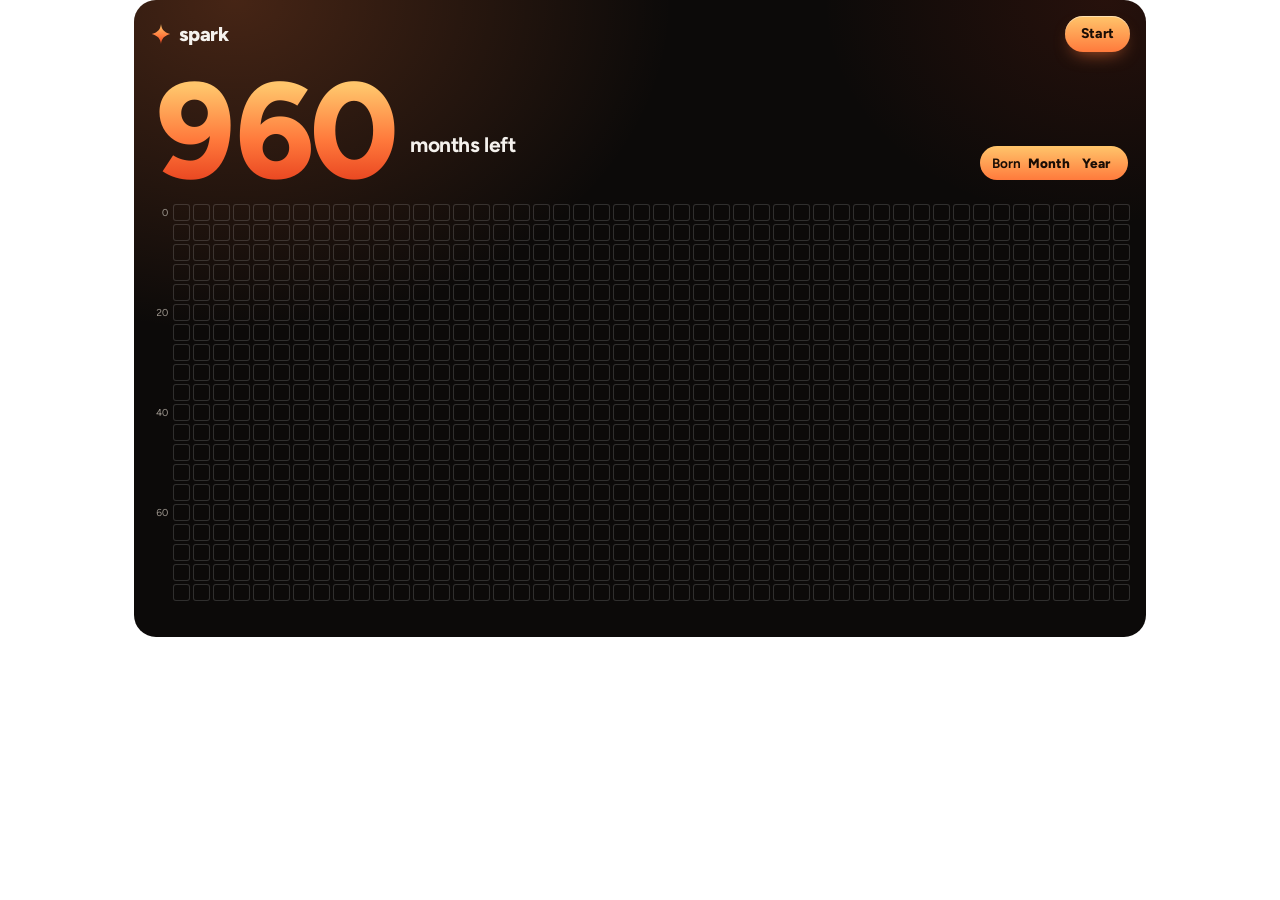
==== commit 13d377b7: "Share a month as a regular post; the member's AI can change their Spark Share now lets the member pi" ====
--- a/artifacts/spark/index.html
+++ b/artifacts/spark/index.html
@@ -105,6 +105,12 @@
 .x{position:absolute;right:7px;top:8px;width:24px;height:24px;border-radius:50%;display:grid;place-items:center;color:var(--mut);background:rgba(0,0,0,.25)}
 .x:hover{color:var(--fg)}
 .x .ico{width:13px;height:13px;stroke-width:2.6}
+.pkb{position:absolute;right:7px;top:7px;width:24px;height:24px;border-radius:50%;display:grid;place-items:center;background:rgba(20,16,14,.5);box-shadow:inset 0 0 0 1.8px rgba(255,255,255,.7);color:transparent;z-index:1}
+.pkb .ico{width:14px;height:14px;stroke-width:3}
+.t.pk img.in{opacity:.5}
+.t.pk.on img.in{opacity:1}
+.t.pk.on{outline:2.5px solid var(--e2);outline-offset:-2.5px}
+.t.pk.on .pkb{background:linear-gradient(180deg,var(--e1),var(--e2));box-shadow:none;color:#1a0d05}
 .t.up{display:grid;place-items:center}
 .t.up img{opacity:.45;position:absolute;inset:0}
 .spin{width:22px;height:22px;border-radius:50%;border:2.5px solid rgba(255,255,255,.25);border-top-color:#fff;animation:spin .8s linear infinite;position:relative}
@@ -216,8 +222,7 @@
     <section class="card" id="sparks" hidden></section>
   </div>
 </div>
-<script type="module">const VIEWER = "<!doctype html>\n<html lang=\"en\">\n<meta charset=\"utf-8\">\n<meta name=\"viewport\" content=\"width=device-width,initial-scale=1\">\n<title>Spark<\/title>\n<link rel=\"stylesheet\" href=\"https://fonts.googleapis.com/css2?family=Figtree:wght@400..800&display=swap\">\n<style>\nhtml,body{margin:0;background:transparent}\n.v{max-width:760px;margin:0 auto;--fg:#f5f2ee;--mut:#9a938b;--well:rgba(255,255,255,.065);--well2:rgba(255,255,255,.12);--e1:#ffc56b;--e2:#ff7a3c;--adv:#ff8a4c;--bkt:#f5c451;--con:#5fd4a6;--out:cubic-bezier(.23,1,.32,1);\n  background:#0c0a09;color:var(--fg);padding:14px;border-radius:22px;font-family:Figtree,ui-sans-serif,system-ui,-apple-system,\"Segoe UI\",sans-serif;font-size:15px;line-height:1.35;-webkit-font-smoothing:antialiased}\n.v *{box-sizing:border-box;margin:0}\n.v button{font:inherit;color:inherit;background:none;border:0;padding:0;cursor:pointer;-webkit-tap-highlight-color:transparent;text-align:inherit;transition:transform .16s var(--out)}\n.v button:active{transform:scale(.96)}\n.v svg,.v img,.v video{display:block}\n.ico{width:16px;height:16px;fill:none;stroke:currentColor;stroke-width:2.4;stroke-linecap:round;stroke-linejoin:round}\n.h{display:flex;align-items:center;gap:8px;margin:0 2px 12px;font-weight:800;font-size:18px;letter-spacing:-.02em}\n.h svg{width:20px;height:20px}\n.h span{margin-left:auto;font-size:13px;font-weight:600;color:var(--mut);font-variant-numeric:tabular-nums}\n.mw{container-type:inline-size}\n.mo{display:grid;grid-template-columns:repeat(3,1fr);grid-auto-rows:calc((100cqw - 12px)/3);gap:6px;grid-auto-flow:dense}\n.t{position:relative;border-radius:12px;overflow:hidden;background:#1a1614;width:100%;height:100%;display:block}\n.t img{width:100%;height:100%;object-fit:cover}\n.t.big{grid-column:span 2;grid-row:span 2;border-radius:16px}\n.t.wide{grid-column:span 2}\n.t.tall{grid-row:span 2}\n.t.full{grid-column:span 3}\n.cap{position:absolute;left:6px;bottom:6px;padding:2px 8px;border-radius:999px;background:rgba(20,16,14,.6);font-size:11.5px;font-weight:650}\n.play{position:absolute;left:50%;top:50%;width:40px;height:40px;margin:-20px;border-radius:50%;background:rgba(20,16,14,.5);display:grid;place-items:center;pointer-events:none}\n.play svg{width:14px;height:14px;fill:#fff;margin-left:2px}\n.note{margin-top:6px;border-radius:12px;background:linear-gradient(160deg,#2a1c14,#1c1410);padding:11px 14px;font-weight:500;color:#ffe9d6;white-space:pre-wrap;overflow-wrap:anywhere;box-shadow:inset 0 0 0 1px rgba(255,160,90,.14)}\n.stage{position:relative;border-radius:16px;overflow:hidden;background:#000;aspect-ratio:var(--ar,1);max-height:min(125cqw,720px);display:grid;place-items:center}\n.stage img,.stage video{width:100%;height:100%;object-fit:contain}\n.stage button{position:absolute;right:10px;top:10px;width:36px;height:36px;border-radius:50%;background:rgba(20,16,14,.6);display:grid;place-items:center}\n.sparks{display:flex;flex-wrap:wrap;gap:6px;margin-top:10px}\n.sparks button{display:flex;align-items:center;gap:7px;padding:6px 8px 6px 12px;border-radius:999px;background:var(--well);font-size:13.5px;font-weight:550;overflow-wrap:anywhere}\n.sparks i{display:grid;place-items:center;width:22px;height:22px;border-radius:50%;background:var(--well2);color:var(--k);flex:none}\n.adv{--k:var(--adv)}.bkt{--k:var(--bkt)}.con{--k:var(--con)}\n<\/style>\n<body>\n<div class=\"v\" id=\"v\"><\/div>\n<script type=\"module\">\nconst esc = (s) => String(s).replace(/[&<>\"']/g, (c) => ({ '&': '&amp;', '<': '&lt;', '>': '&gt;', '\"': '&quot;', \"'\": '&#39;' })[c]);\nconst safe = (name) => (typeof name === 'string' && /^[0-9]{1,3}\\.(jpg|mp4|webm)$/.test(name) ? name : null);\nconst KINDS = ['adv', 'bkt', 'con'];\nconst SHAPES = { 1: ['full'], 2: ['big', 'tall'], 3: ['big', '', ''], 4: ['big', 'tall', 'wide', ''], 5: ['big', '', '', 'wide', ''] };\nconst shapesFor = (n) => SHAPES[n] ?? Array.from({ length: n }, (_, i) => (i === 0 ? 'big' : i === n - 1 ? ['', 'full', 'wide'][(n - 3) % 3] : ''));\nconst PLUS = '<svg class=\"ico\" viewBox=\"0 0 24 24\"><path d=\"M12 5v14M5 12h14\"/><\/svg>';\nconst X = '<svg class=\"ico\" viewBox=\"0 0 24 24\"><path d=\"M6 6l12 12M18 6L6 18\"/><\/svg>';\nconst LOGO = '<svg viewBox=\"0 0 24 24\"><defs><linearGradient id=\"eg\" x1=\"0\" y1=\"0\" x2=\"0\" y2=\"1\"><stop offset=\"0\" stop-color=\"#ffc56b\"/><stop offset=\".6\" stop-color=\"#ff7a3c\"/><stop offset=\"1\" stop-color=\"#e8431f\"/><\/linearGradient><\/defs><path fill=\"url(#eg)\" d=\"M12 1c.7 5.6 2.9 8.8 10 11-7.1 2.2-9.3 5.4-10 11-.7-5.6-2.9-8.800-10-11C9.1 9.8 11.3 6.6 12 1z\"/><\/svg>';\nconst v = document.getElementById('v');\nconst data = await fetch('month.json').then((r) => r.json()).catch(() => null);\nconst items = (Array.isArray(data?.items) ? data.items : []).filter((it) => it && (it.k === 'note' ? typeof it.text === 'string' : safe(it.f)));\nconst sparks = (Array.isArray(data?.sparks) ? data.sparks : []).filter((s) => s && typeof s.t === 'string').slice(0, 12);\nlet open = -1;\nconst render = () => {\n  const it = items[open];\n  const shapes = shapesFor(items.filter((x) => x.k !== 'note').length);\n  let n = 0;\n  const body = it\n    ? `<div class=\"stage\" style=\"--ar:${it.w && it.h ? `${+it.w}/${+it.h}` : '1'}\">${it.k === 'video' && safe(it.v) ? `<video src=\"${safe(it.v)}\" poster=\"${safe(it.f)}\" controls playsinline autoplay><\/video>` : `<img src=\"${safe(it.f)}\" alt=\"\">`}<button data-close aria-label=\"Close\">${X}<\/button><\/div>`\n    : `<div class=\"mo\">${items.map((x, i) => (x.k === 'note'\n      ? ''\n      : `<button class=\"t ${shapes[n++] ?? ''}\" data-open=\"${i}\" aria-label=\"Open\"><img src=\"${safe(x.f)}\" alt=\"\" loading=\"lazy\">${x.k === 'video' && safe(x.v) ? '<span class=\"play\"><svg viewBox=\"0 0 16 16\"><path d=\"M3 1.500v13l11-6.500z\"/><\/svg><\/span>' : ''}${typeof x.cap === 'string' ? `<span class=\"cap\">${esc(x.cap.slice(0, 20))}<\/span>` : ''}<\/button>`)).join('')}<\/div>`;\n  const notes = items.filter((x) => x.k === 'note').map((x) => `<p class=\"note\">${esc(x.text.slice(0, 400))}<\/p>`).join('');\n  v.innerHTML = `<div class=\"h\">${LOGO}spark<span>${esc(String(data?.tag ?? '').slice(0, 60))}<\/span><\/div><div class=\"mw\">${body}<\/div>${notes}\n    ${sparks.length ? `<div class=\"sparks\">${sparks.map((s, i) => `<button class=\"${KINDS.includes(s.k) ? s.k : 'bkt'}\" data-spark=\"${i}\">${esc(s.t.slice(0, 120))}<i>${PLUS}<\/i><\/button>`).join('')}<\/div>` : ''}`;\n};\nv.addEventListener('click', (e) => {\n  const t = e.target.closest('button');\n  if (!t) return;\n  if ('open' in t.dataset) open = +t.dataset.open;\n  else if ('close' in t.dataset) open = -1;\n  else if ('spark' in t.dataset) {\n    const s = sparks[+t.dataset.spark];\n    parent.postMessage({ abstracts: 'call', id: 'open', method: 'open', params: { path: `/a/spark?a_spark=${encodeURIComponent(`${KINDS.includes(s.k) ? s.k : 'bkt'}:${s.t.slice(0, 120)}`)}` } }, '*');\n    return;\n  }\n  render();\n});\nrender();\nconst postHeight = () => parent.postMessage({ abstractsHeight: Math.ceil(document.body.getBoundingClientRect().height) }, '*');\nnew ResizeObserver(postHeight).observe(document.body);\npostHeight();\n<\/script>\n<\/body>\n<\/html>\n";
-const MN = ['January', 'February', 'March', 'April', 'May', 'June', 'July', 'August', 'September', 'October', 'November', 'December'];
+<script type="module">const MN = ['January', 'February', 'March', 'April', 'May', 'June', 'July', 'August', 'September', 'October', 'November', 'December'];
 const MS = MN.map((m) => m.slice(0, 3));
 const TOTAL = 960;
 const KINDS = ['adv', 'bkt', 'con'];
@@ -303,7 +308,7 @@
 
 const S = {
   live: false, who: null, born: null, sparks: [], index: {}, ideas: [], aiSeen: false,
-  docs: new Map(), loading: new Set(), urls: new Map(), sel: NOWA, open: null, up: [], kind: 'adv', pop: false, busy: false,
+  docs: new Map(), loading: new Set(), urls: new Map(), sel: NOWA, open: null, pick: null, up: [], kind: 'adv', pop: false, busy: false,
   pending: hello.launch?.spark ?? null,
 };
 
@@ -320,12 +325,14 @@
   clearTimeout(toast.timer);
   toast.timer = setTimeout(() => host.replaceChildren(), 4500);
 };
-const WORDS = { signed_out: 'Sign in on Abstracts first.', rate_limited: 'Too many requests. Wait a minute.', needs_github: 'Sharing needs GitHub connected in Settings.', unsupported: 'This page can’t do that yet. Reload it.' };
+const WORDS = { signed_out: 'Sign in on Abstracts first.', rate_limited: 'Too many requests. Wait a minute.', unsupported: 'This page can’t do that yet. Reload it.' };
 const say = (e, where) => { if (e?.code !== 'cancelled' && e?.code !== 'denied') toast(WORDS[e?.code] ?? e?.message ?? 'Something went wrong.', where); };
 
 const chains = new Map();
+let writing = 0;
 const queue = (key, work) => {
-  const next = (chains.get(key) ?? Promise.resolve()).catch(() => {}).then(work);
+  writing++;
+  const next = (chains.get(key) ?? Promise.resolve()).catch(() => {}).then(work).finally(() => { writing--; });
   chains.set(key, next);
   return next.catch((e) => { say(e); throw e; });
 };
@@ -460,6 +467,7 @@
   grid.children[idxOf(S.sel)]?.classList.remove('sel');
   S.sel = a;
   S.open = null;
+  S.pick = null;
   grid.children[idxOf(a)]?.classList.add('sel');
   renderMonth();
   renderAdd();
@@ -512,7 +520,8 @@
 const shapesFor = (n) => SHAPES[n] ?? Array.from({ length: n }, (_, i) => (i === 0 ? 'big' : i === n - 1 ? ['', 'full', 'wide'][(n - 3) % 3] : ''));
 const clock = (s) => `${Math.floor(s / 60)}:${String(Math.round(s % 60)).padStart(2, '0')}`;
 const tile = (it, shape) => {
-  return `<button class="t ${shape}" data-open="${esc(it.id)}" aria-label="${it.k === 'video' ? 'Video' : 'Photo'}">${it.th ? `<img data-f="${esc(it.th)}" alt="">` : ''}${it.k === 'video' ? `<span class="play">${I.play}</span>${it.d ? `<span class="dur">${clock(it.d)}</span>` : ''}` : ''}</button>`;
+  const picked = S.pick?.has(it.id);
+  return `<button class="t ${shape}${S.pick ? ` pk${picked ? ' on' : ''}` : ''}" data-${S.pick ? 'toggle' : 'open'}="${esc(it.id)}" aria-label="${it.k === 'video' ? 'Video' : 'Photo'}"${S.pick ? ` aria-pressed="${!!picked}"` : ''}>${S.pick ? `<span class="pkb">${I.check}</span>` : ''}${it.th ? `<img data-f="${esc(it.th)}" alt="">` : ''}${it.k === 'video' ? `<span class="play">${I.play}</span>${it.d ? `<span class="dur">${clock(it.d)}</span>` : ''}` : ''}</button>`;
 };
 const mosaic = (items, pending) => {
   const media = items.filter((it) => it.k !== 'note');
@@ -555,11 +564,14 @@
   const items = d?.items ?? [];
   const has = items.length > 0 || pending.length > 0;
   let h = `<div class="mh"><div><h2>${MN[a % 12]} <span>${Math.floor(a / 12)}</span></h2><p>Month ${i + 1}</p></div><span class="grow"></span>`;
-  if (past && (pending.length || items.some((it) => it.k !== 'note'))) h += `<button class="ib" data-pick aria-label="Add photos and video">${I.plus}</button>`;
-  if (past && items.length) h += d.shared ? `<button class="pill done" data-shared>${I.check}Shared</button>` : `<button class="pill" data-share ${S.busy ? 'disabled' : ''}>${I.share}Share</button>`;
+  if (S.pick) h += `<button class="ib" data-unpick aria-label="Cancel">${I.x}</button><button class="pill" data-send ${S.busy || !S.pick.size ? 'disabled' : ''}>${I.share}Share ${S.pick.size}</button>`;
+  else {
+    if (past && (pending.length || items.some((it) => it.k !== 'note'))) h += `<button class="ib" data-pick aria-label="Add photos and video">${I.plus}</button>`;
+    if (past && items.length) h += d.shared ? `<button class="pill done" data-shared>${I.check}Shared</button>` : `<button class="pill" data-share ${S.busy ? 'disabled' : ''}>${I.share}Share</button>`;
+  }
   h += '</div>';
   if (past) {
-    const open = S.open && items.find((it) => it.id === S.open);
+    const open = !S.pick && S.open && items.find((it) => it.id === S.open);
     if (S.live && !d) h += `<div class="mw"><div class="mo">${Array.from({ length: Math.min(S.index[ym(a)]?.n ?? 0, 6) }, (_, n) => `<div class="t ${n ? '' : 'big'}"></div>`).join('')}</div></div>`;
     else if (open) h += stage(items, open);
     else h += mosaic(items, pending);
@@ -605,7 +617,7 @@
 
 const renderTop = () => {
   $('acts').innerHTML = S.live
-    ? `<button class="ib" data-share-all aria-label="Share your Spark" ${Object.keys(S.index).length ? '' : 'hidden'}>${I.share}</button><button class="ib${S.aiSeen ? ' on' : ''}" data-ai aria-label="Connect your AI" aria-expanded="${S.pop}">${I.bot}</button>`
+    ? `<button class="ib" data-share-all aria-label="Share your months">${I.share}</button><button class="ib${S.aiSeen ? ' on' : ''}" data-ai aria-label="Connect your AI" aria-expanded="${S.pop}">${I.bot}</button>`
     : `<button class="pill plain" data-start>${hello.signedIn ? 'Start' : 'Sign in'}</button>`;
   $('pop').hidden = !S.pop;
 };
@@ -698,94 +710,90 @@
   if (!res?.ok) throw new Error('Couldn’t read a file. Try again.');
   return res.blob();
 };
-const cover = async (blobs, label) => {
-  const W = 1200, H = 800, G = 10;
-  const canvas = Object.assign(document.createElement('canvas'), { width: W, height: H });
-  const g = canvas.getContext('2d');
-  g.fillStyle = '#0c0a09';
-  g.fillRect(0, 0, W, H);
-  const boxes = blobs.length >= 3 ? [[0, 0, 795, H], [795 + G, 0, W - 795 - G, (H - G) / 2], [795 + G, (H + G) / 2, W - 795 - G, (H - G) / 2]] : blobs.length === 2 ? [[0, 0, (W - G) / 2, H], [(W + G) / 2, 0, (W - G) / 2, H]] : [[0, 0, W, H]];
-  for (const [i, [x, y, w, h]] of boxes.entries()) {
-    const bitmap = blobs[i] && await createImageBitmap(blobs[i]).catch(() => null);
-    if (!bitmap) {
-      const fill = g.createLinearGradient(x, y, x, y + h);
-      fill.addColorStop(0, '#ffc56b'); fill.addColorStop(0.6, '#ff7a3c'); fill.addColorStop(1, '#e8431f');
-      g.fillStyle = fill;
-      g.fillRect(x, y, w, h);
-      continue;
-    }
-    const scale = Math.max(w / bitmap.width, h / bitmap.height), sw = w / scale, sh = h / scale;
-    g.drawImage(bitmap, (bitmap.width - sw) / 2, (bitmap.height - sh) / 2, sw, sh, x, y, w, h);
-  }
-  g.font = '700 34px Figtree, system-ui, sans-serif';
-  const tw = g.measureText(label).width;
-  g.fillStyle = 'rgba(20,16,14,.6)';
-  g.beginPath(); g.roundRect(28, 28, tw + 44, 62, 31); g.fill();
-  g.fillStyle = '#fff';
-  g.textBaseline = 'middle';
-  g.fillText(label, 50, 60);
-  return toBlob(canvas, 'image/jpeg', 0.86);
-};
-const shrink = async (blob) => {
-  const bitmap = await createImageBitmap(blob).catch(() => null);
-  if (!bitmap) return blob;
-  return toBlob(draw(bitmap, bitmap.width, bitmap.height, 1600), 'image/jpeg', 0.82);
-};
-const send = async ({ title, tag, items, sparks }) => {
-  const files = [], listed = [];
-  let total = 0;
-  const add = (path, blob) => { total += blob.size; files.push({ path, blob }); };
-  const covers = [];
-  for (const [n, it] of items.entries()) {
-    if (it.k === 'note') { listed.push({ k: 'note', text: it.text }); continue; }
-    if (total > 8.5 * 1024 * 1024 || files.length > 80) break;
-    const entry = { k: it.k, ...(it.w ? { w: it.w, h: it.h } : {}), ...(it.cap ? { cap: it.cap } : {}) };
-    const picture = it.k === 'photo' ? await shrink(await fetchBlob(it.f)) : it.th ? await fetchBlob(it.th) : null;
-    if (picture) { entry.f = `${n + 1}.jpg`; add(entry.f, picture); if (covers.length < 3) covers.push(picture); }
-    if (it.k === 'video') {
-      const clip = await fetchBlob(it.f);
-      if (clip.size <= 4.5 * 1024 * 1024 && total + clip.size < 9 * 1024 * 1024) {
-        entry.v = `${n + 1}.${clip.type === 'video/webm' ? 'webm' : 'mp4'}`;
-        add(entry.v, clip);
-        if (it.d) entry.d = it.d;
-      } else if (!picture) continue;
-      else entry.k = 'photo';
-    }
-    listed.push(entry);
-  }
-  add('preview.jpg', await cover(covers, tag));
-  add('month.json', new Blob([JSON.stringify({ v: 1, title, tag, by: S.who?.username ?? null, items: listed, sparks })], { type: 'application/json' }));
-  add('index.html', new Blob([VIEWER], { type: 'text/html' }));
-  return call('post', { title, files });
-};
 const working = async (work) => {
   if (S.busy) return;
   S.busy = true;
   renderMonth();
   try { return await work(); } catch (e) { say(e); } finally { S.busy = false; renderMonth(); }
 };
-const shareMonth = () => working(async () => {
+const startShare = () => {
+  const d = doc(S.sel);
+  const media = d.items.filter((it) => it.k !== 'note');
+  if (!media.length) return sendMonth();
+  const photos = media.filter((it) => it.k === 'photo').slice(0, 4);
+  S.pick = new Set((photos.length ? photos : media.slice(0, 1)).map((it) => it.id));
+  S.open = null;
+  renderMonth();
+};
+const togglePick = (id) => {
+  const items = doc(S.sel).items, it = items.find((x) => x.id === id);
+  if (!it) return;
+  if (S.pick.has(id)) S.pick.delete(id);
+  else if (it.k === 'video') S.pick = new Set([id]);
+  else {
+    for (const other of [...S.pick]) if (items.find((x) => x.id === other)?.k === 'video') S.pick.delete(other);
+    if (S.pick.size >= 4) return toast('A post holds 4 photos, or one video.');
+    S.pick.add(id);
+  }
+  renderMonth();
+};
+const sendMonth = () => working(async () => {
   const a = S.sel, d = doc(a);
-  S.who ??= await call('viewer');
-  const made = await send({
-    title: `${S.who.name}’s ${MN[a % 12]} ${Math.floor(a / 12)}`,
-    tag: `${MN[a % 12]} ${Math.floor(a / 12)} · Month ${idxOf(a) + 1}`,
-    items: d.items.slice(0, 40),
-    sparks: S.sparks.filter((s) => s.a === a && s.done).map((s) => ({ k: s.k, t: s.t })),
-  });
+  const chosen = d.items.filter((it) => S.pick?.has(it.id));
+  const media = [];
+  for (const it of chosen) media.push(await fetchBlob(it.f));
+  const done = S.sparks.filter((s) => s.a === a && s.done).map((s) => `✓ ${s.t}`);
+  const made = await call('post', { text: [`${MN[a % 12]} ${Math.floor(a / 12)} · month ${idxOf(a) + 1} of ${TOTAL}`, ...done].join('\n'), media });
+  S.pick = null;
   d.shared = { url: made.post.url, at: Date.now() };
   saveMonth(a);
 });
+const lifePicture = async () => {
+  await document.fonts.ready;
+  const W = 1200, H = 1200, P = 70, N = 40, R = TOTAL / N, G = 5;
+  const canvas = Object.assign(document.createElement('canvas'), { width: W, height: H });
+  const g = canvas.getContext('2d');
+  g.fillStyle = '#0c0a09';
+  g.fillRect(0, 0, W, H);
+  const glow = g.createRadialGradient(140, 0, 0, 140, 0, 760);
+  glow.addColorStop(0, 'rgba(255,122,60,.3)'); glow.addColorStop(1, 'rgba(255,122,60,0)');
+  g.fillStyle = glow;
+  g.fillRect(0, 0, W, H);
+  const cur = curIdx(), left = TOTAL - (cur + 1);
+  const ember = g.createLinearGradient(0, 70, 0, 300);
+  ember.addColorStop(0, '#ffc56b'); ember.addColorStop(0.6, '#ff7a3c'); ember.addColorStop(1, '#e8431f');
+  g.textBaseline = 'alphabetic';
+  g.font = '800 250px Figtree, system-ui, sans-serif';
+  g.fillStyle = ember;
+  g.fillText(String(left), P - 12, 290);
+  const nw = g.measureText(String(left)).width;
+  g.font = '700 44px Figtree, system-ui, sans-serif';
+  g.fillStyle = '#f5f2ee';
+  g.fillText('months left', P + nw + 16, 250);
+  g.font = '500 28px Figtree, system-ui, sans-serif';
+  g.fillStyle = '#9a938b';
+  g.fillText(`${cur + 1} of ${TOTAL}`, P + nw + 18, 290);
+  const cell = (W - 2 * P - (N - 1) * G) / N, top = 370;
+  const fill = { l1: '#8f3f1d', l2: '#de6630', l3: '#ffa552' };
+  for (let i = 0; i < TOTAL; i++) {
+    const x = P + (i % N) * (cell + G), y = top + Math.floor(i / N) * (cell + G);
+    g.beginPath();
+    g.roundRect(x, y, cell, cell, 5);
+    if (i > cur) { g.strokeStyle = 'rgba(255,255,255,.16)'; g.lineWidth = 1.5; g.stroke(); continue; }
+    g.shadowColor = i === cur ? 'rgba(255,140,60,.95)' : 'transparent';
+    g.shadowBlur = i === cur ? 22 : 0;
+    g.fillStyle = i === cur ? '#fff' : fill[level(b0() + i)] ?? 'rgba(255,236,220,.17)';
+    g.fill();
+    g.shadowBlur = 0;
+  }
+  g.font = '800 34px Figtree, system-ui, sans-serif';
+  g.fillStyle = '#f5f2ee';
+  g.fillText('spark', P, top + R * (cell + G) + 58);
+  return { blob: await toBlob(canvas, 'image/png'), left, lit: Object.keys(S.index).length };
+};
 const shareAll = () => working(async () => {
-  S.who ??= await call('viewer');
-  const months = Object.entries(S.index).filter(([, v]) => v.c).sort(([x], [y]) => (x < y ? 1 : -1)).slice(0, 60).reverse();
-  if (!months.length) return toast('Add a photo to a month first.');
-  await send({
-    title: `${S.who.name}’s Spark`,
-    tag: `${Object.keys(S.index).length} month${Object.keys(S.index).length === 1 ? '' : 's'}`,
-    items: months.map(([key, v]) => ({ k: 'photo', f: v.c, cap: `${MS[fromYm(key) % 12]} ${key.slice(0, 4)}` })),
-    sparks: S.sparks.filter((s) => s.done).slice(-8).map((s) => ({ k: s.k, t: s.t })),
-  });
+  const { blob, left, lit } = await lifePicture();
+  await call('post', { text: `${left} months left.${lit ? ` ${lit} lit so far.` : ''}`, media: [blob] });
 });
 
 const addSpark = (k, t, a, from) => {
@@ -824,7 +832,10 @@
     return;
   }
   if ('del' in d) { removeItem(S.sel, d.del); return; }
-  if ('share' in d) { shareMonth(); return; }
+  if ('share' in d) { startShare(); return; }
+  if ('unpick' in d) { S.pick = null; renderMonth(); return; }
+  if ('toggle' in d) { togglePick(d.toggle); return; }
+  if ('send' in d) { sendMonth(); return; }
   if ('shared' in d) { const url = doc(S.sel)?.shared?.url; if (url) call('open', { path: new URL(url).pathname }).catch(say); return; }
   if ('shareAll' in d) { shareAll(); return; }
   if ('take' in d || 'drop' in d || 'done' in d || 'rm' in d) {
@@ -858,7 +869,8 @@
 $('sp').addEventListener('submit', async (e) => {
   e.preventDefault();
   const input = e.target.querySelector('input'), text = input.value.trim();
-  if (!text || !(await ensureLive())) return;
+  if (!text) { input.focus(); return; }
+  if (!(await ensureLive())) return;
   input.value = '';
   if ('note' in e.target.dataset) {
     const a = S.sel;
@@ -900,8 +912,20 @@
 new ResizeObserver(postHeight).observe(document.body);
 
 if (hello.signedIn) {
-  try { await load(); S.who = null; } catch (e) { if (e?.code !== 'denied' && e?.code !== 'signed_out') say(e); }
+  try { await load(); } catch (e) { if (e?.code !== 'denied' && e?.code !== 'signed_out') say(e); }
 }
+let fresh = Date.now();
+const refresh = async () => {
+  if (document.hidden || !S.live || writing || S.up.length || S.busy || Date.now() - fresh < 5000 || ['INPUT', 'TEXTAREA', 'SELECT'].includes(document.activeElement?.tagName)) return;
+  fresh = Date.now();
+  try {
+    await load();
+    for (const a of [...S.docs.keys()]) if (a !== S.sel || !S.pick) S.docs.delete(a);
+    renderTop(); renderGrid(); count(); renderMonth(); renderSparks();
+  } catch {}
+};
+document.addEventListener('visibilitychange', refresh);
+addEventListener('focus', () => setTimeout(refresh, 300));
 renderAll(true);
 postHeight();
 </script>
